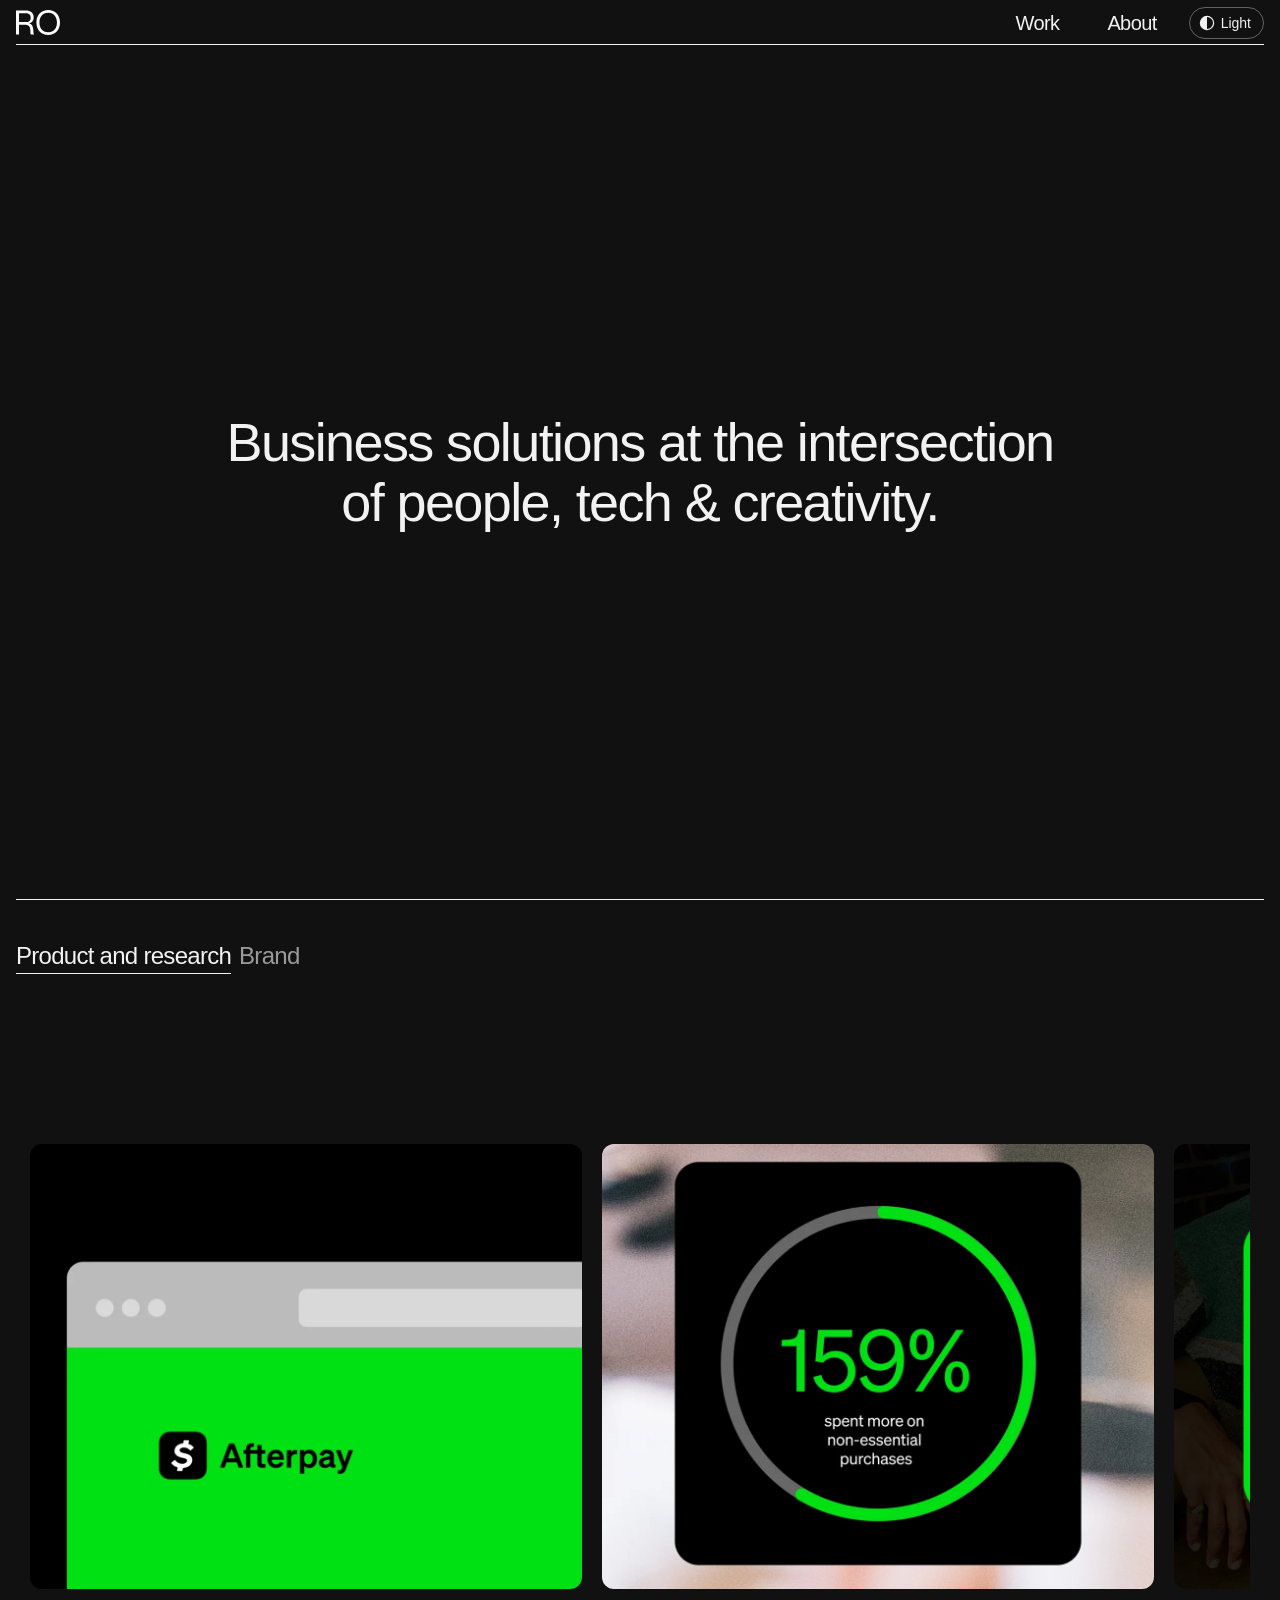
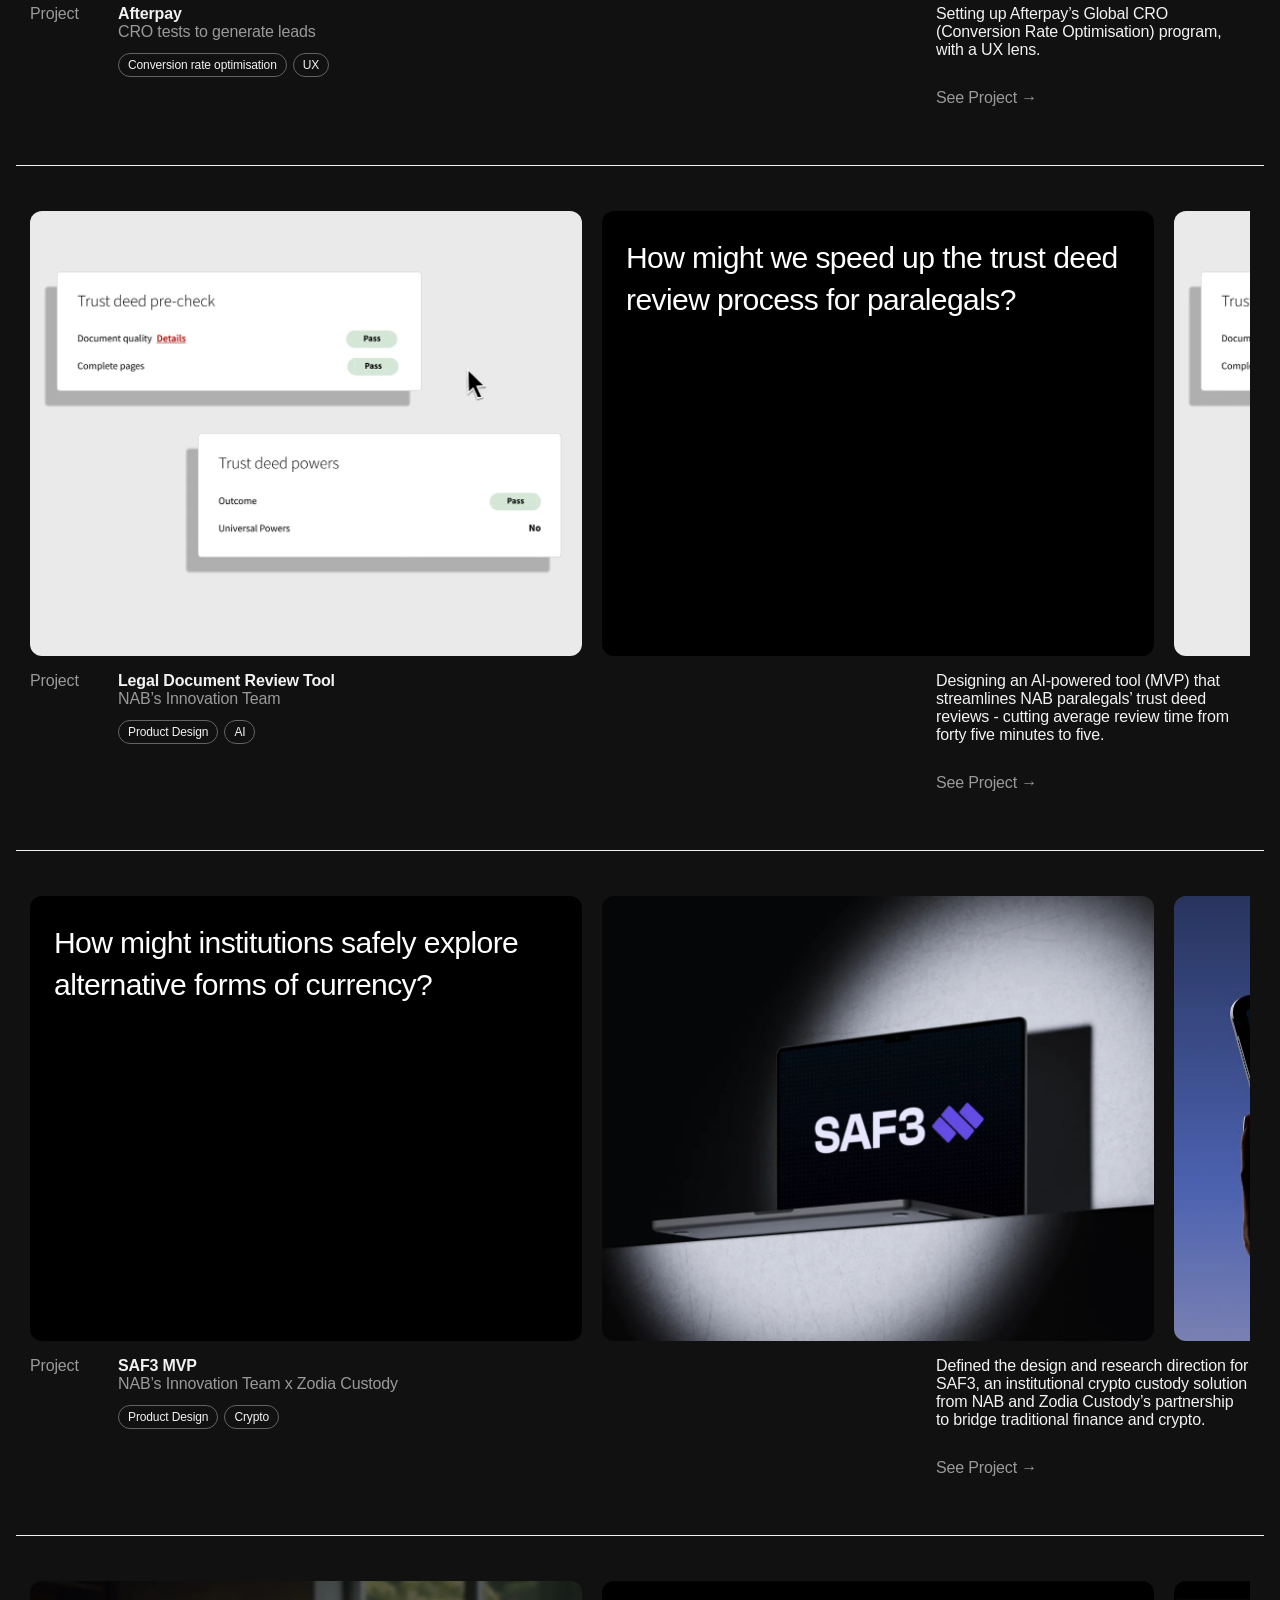
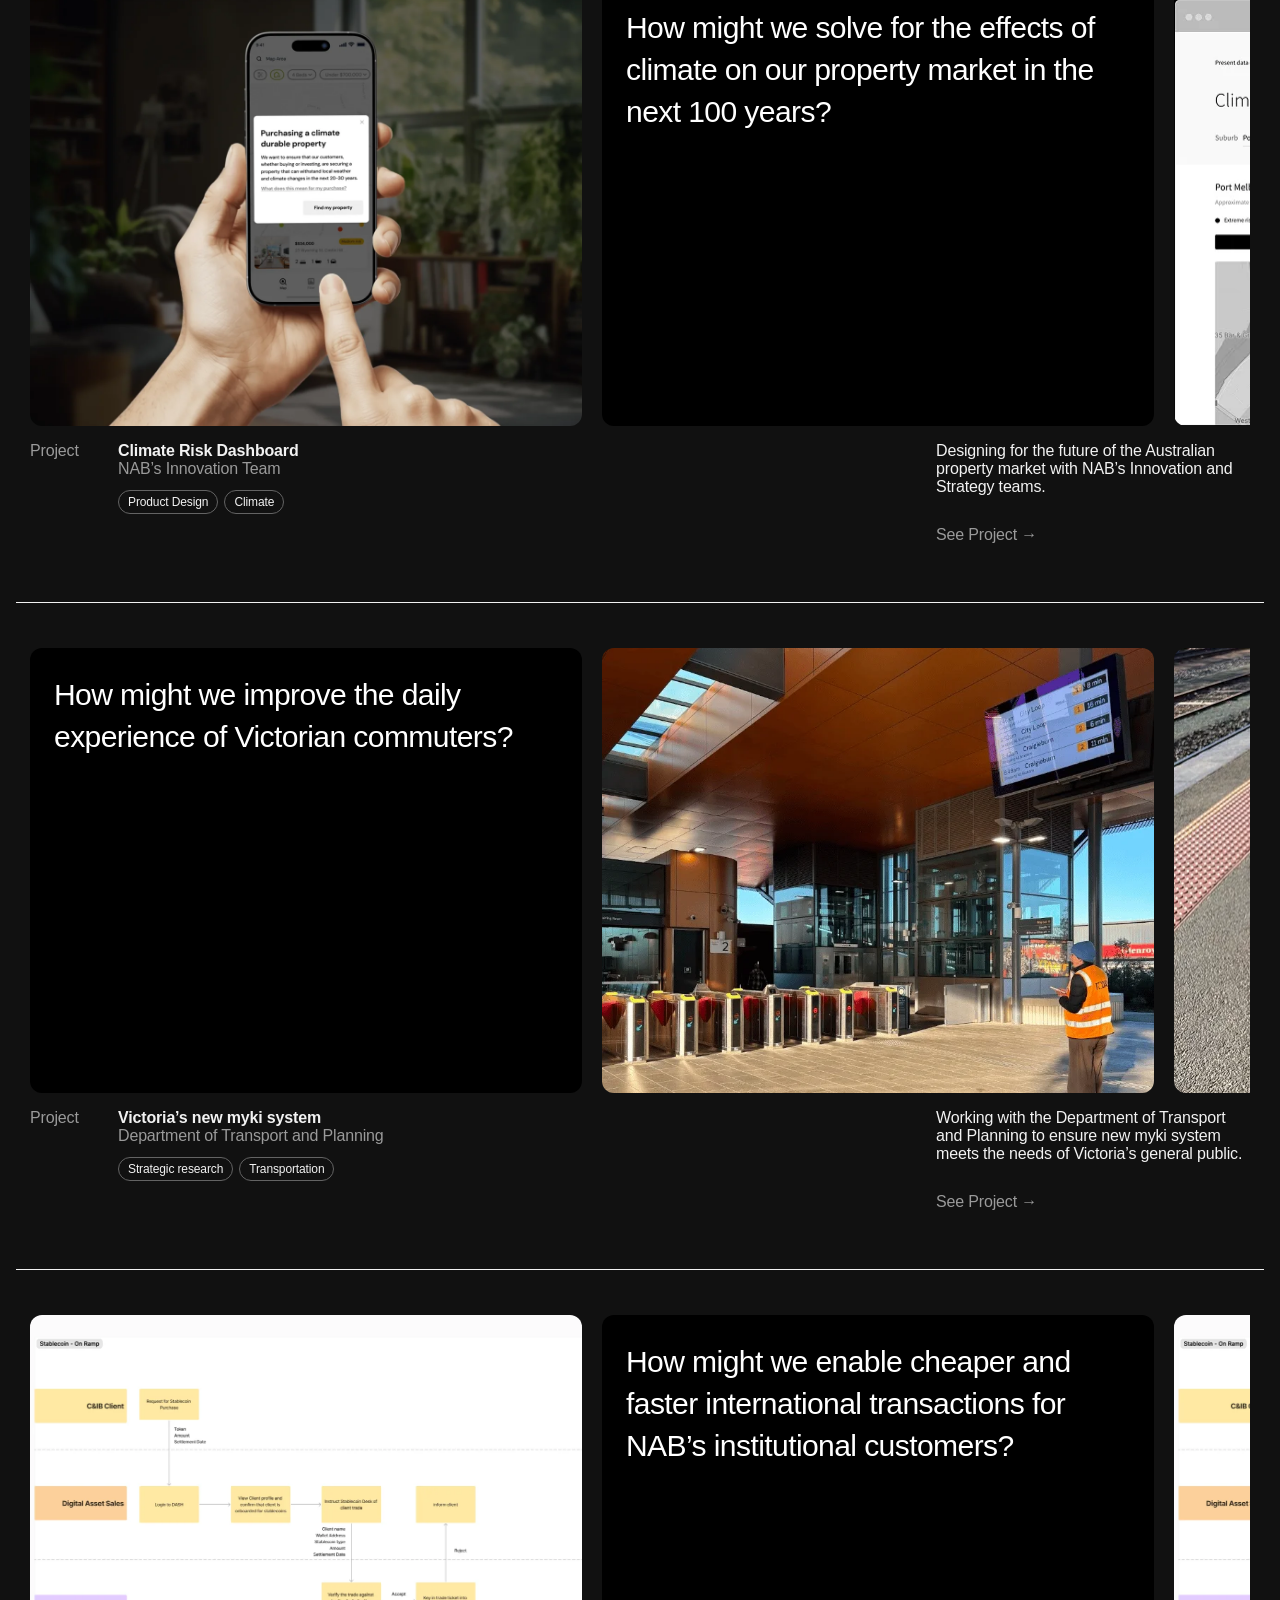
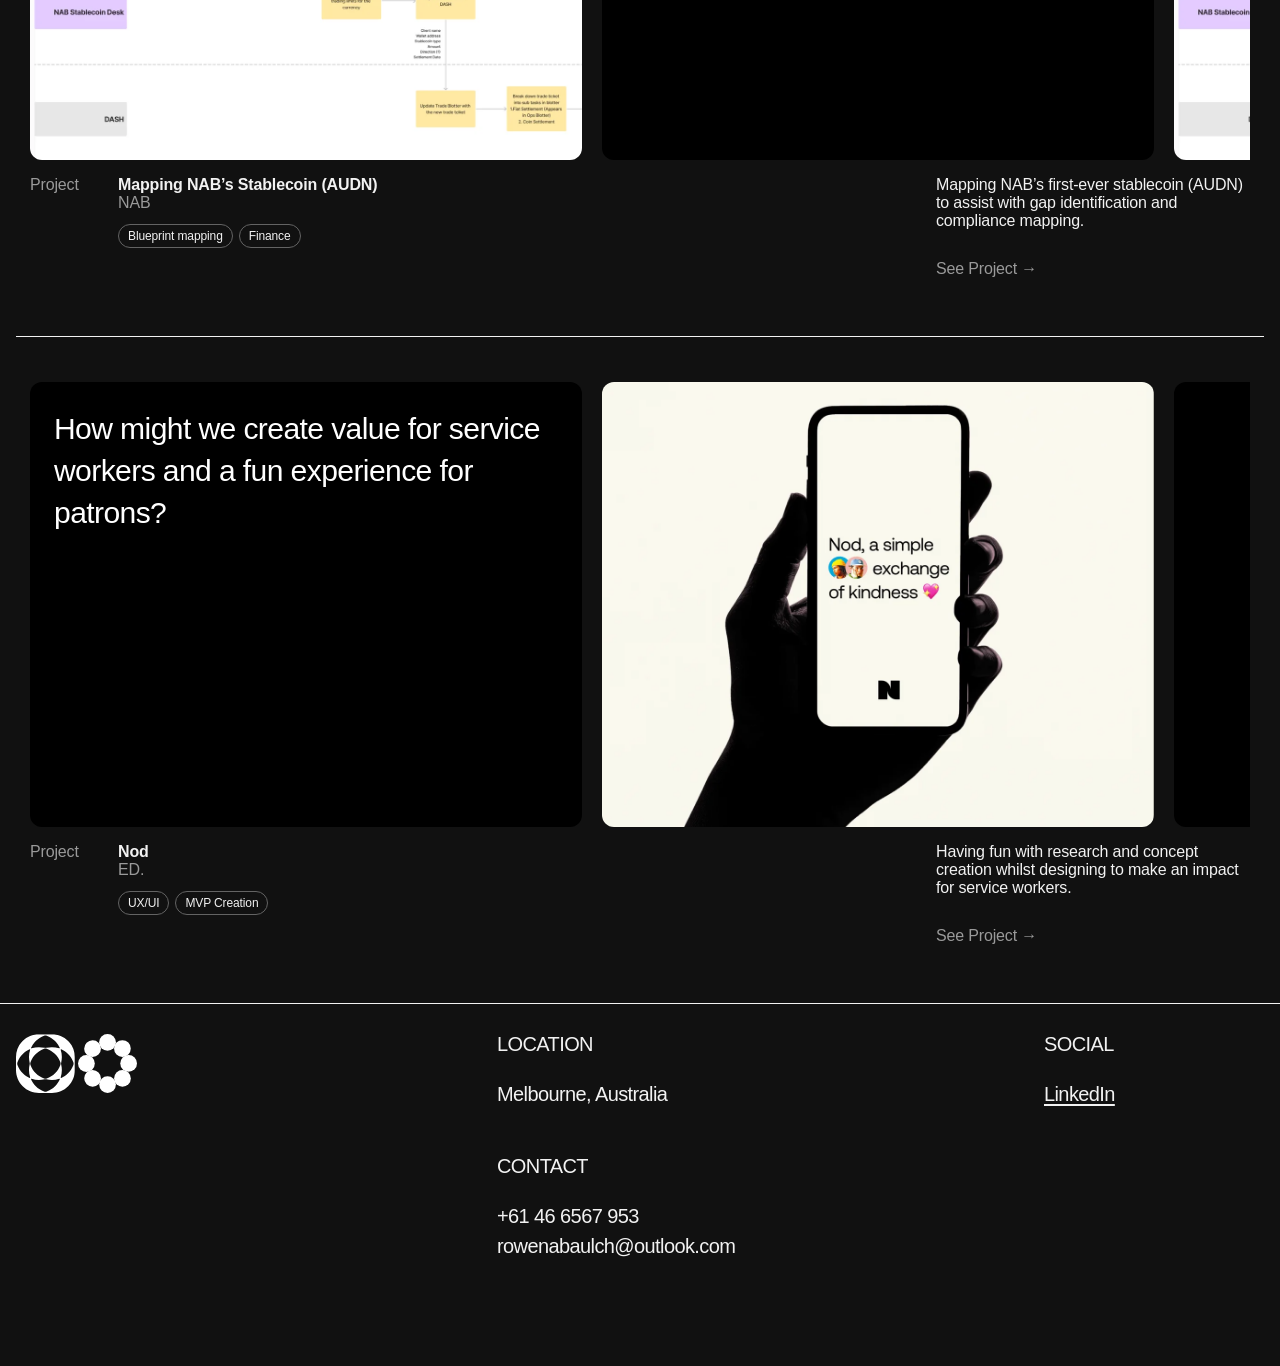
==== index-strips.html @ ce79b9f8 "Dark by default on every page, white preview cards without an outline Co-Authored-By: Claude Opus 5." ====
<!doctype html>
<html lang="en-AU">
<head>
  <meta charset="utf-8">
  <meta name="viewport" content="width=device-width, initial-scale=1">
  <title>Rowena Baulch</title>
  <meta name="description" content="Rowena Baulch, a Melbourne designer working across product, research and brand.">
  <meta property="og:title" content="Rowena Baulch">
  <meta property="og:type" content="website">
  <meta property="og:url" content="https://rowenabaulch.com.au/">
  <script>
    // Dark by default (Ro's call, 11 Nov 2026). A visitor who picks light with
    // the toggle keeps it. Set before first paint, so there is no flash.
    (function () {
      var t = null;
      try { t = localStorage.getItem('theme'); } catch (e) {}
      document.documentElement.setAttribute('data-theme', t === 'light' ? 'light' : 'dark');
    })();
  </script>
  <link rel="stylesheet" href="styles.css?v=71">
  <meta name="robots" content="noindex">
</head>
<body>
  <header class="nav">
    <a class="nav__logo" href="/" aria-label="Rowena Baulch, home"><img src="assets/icons/ro-wordmark.svg" alt=""></a>
    <div class="nav__end">
      <nav aria-label="Main">
        <ul class="nav__links">
          <li><a href="/#work">Work</a></li>
          <li><a href="/about">About</a></li>
        </ul>
      </nav>
      <button class="theme-toggle" type="button" aria-label="Switch to dark mode">
        <svg viewBox="0 0 20 20" aria-hidden="true" focusable="false"><circle cx="10" cy="10" r="8.25" fill="none" stroke="currentColor" stroke-width="1.5"/><path d="M10 1.75a8.25 8.25 0 0 1 0 16.5z" fill="currentColor"/></svg>
        <span class="theme-toggle__label" aria-hidden="true">Dark</span>
      </button>
    </div>
  </header>

  <main>
    <section class="hero">
      <h1>Business solutions at the intersection of people, tech &amp; creativity.</h1>
    </section>

    <nav class="tabs" aria-label="Work type">
      <a href="/" aria-current="page">Product and research</a>
      <a href="/pagebranding">Brand</a>
    </nav>

    <section class="work" id="work">
      <h2 class="visually-hidden">Product and research projects</h2>
      <article class="project">
        <div class="strip">
          <div class="strip__track">
            <img class="tile" src="assets/img/home/afterpay-1.webp" alt="Afterpay logo on a browser window" loading="lazy" decoding="async">
            <img class="tile" src="assets/img/home/afterpay-2.webp" alt="Stat card: 159% spent more on non-essential purchases" loading="lazy" decoding="async">
            <img class="tile" src="assets/img/home/afterpay-3.webp" alt="Afterpay banner: Ready to grow your business? Get started today" loading="lazy" decoding="async">
            <img aria-hidden="true" class="tile" src="assets/img/home/afterpay-1.webp" alt="" loading="lazy" decoding="async">
            <img aria-hidden="true" class="tile" src="assets/img/home/afterpay-2.webp" alt="" loading="lazy" decoding="async">
            <img aria-hidden="true" class="tile" src="assets/img/home/afterpay-3.webp" alt="" loading="lazy" decoding="async">
          </div>
        </div>
        <div class="project__meta">
          <span class="project__label">Project</span>
          <div>
            <h3 class="project__title">Afterpay</h3>
            <p class="project__client">CRO tests to generate leads</p>
            <ul class="tags"><li>Conversion rate optimisation</li><li>UX</li></ul>
          </div>
          <div>
            <p class="project__summary">Setting up Afterpay’s Global CRO (Conversion Rate Optimisation) program, with a UX lens.</p>
            <a class="project__link" href="/projectafterpayb2b">See Project <span aria-hidden="true">→</span></a>
          </div>
        </div>
      </article>
      <article class="project">
        <div class="strip">
          <div class="strip__track">
            <img class="tile" src="assets/img/home/legaldoc-1.webp" alt="Trust deed pre-check cards showing pass results" loading="lazy" decoding="async">
            <p class="tile tile--question">How might we speed up the trust deed review process for paralegals?</p>
            <img class="tile" src="assets/img/home/legaldoc-3.webp" alt="Legal Document Review Tool dashboard listing trust deeds" loading="lazy" decoding="async">
            <img aria-hidden="true" class="tile" src="assets/img/home/legaldoc-1.webp" alt="" loading="lazy" decoding="async">
            <p aria-hidden="true" class="tile tile--question">How might we speed up the trust deed review process for paralegals?</p>
            <img aria-hidden="true" class="tile" src="assets/img/home/legaldoc-3.webp" alt="" loading="lazy" decoding="async">
          </div>
        </div>
        <div class="project__meta">
          <span class="project__label">Project</span>
          <div>
            <h3 class="project__title">Legal Document Review Tool</h3>
            <p class="project__client">NAB’s Innovation Team</p>
            <ul class="tags"><li>Product Design</li><li>AI</li></ul>
          </div>
          <div>
            <p class="project__summary">Designing an AI-powered tool (MVP) that streamlines NAB paralegals’ trust deed reviews - cutting average review time from forty five minutes to five.</p>
            <a class="project__link" href="/projectlegaldoc">See Project <span aria-hidden="true">→</span></a>
          </div>
        </div>
      </article>
      <article class="project">
        <div class="strip">
          <div class="strip__track">
            <p class="tile tile--question">How might institutions safely explore alternative forms of currency?</p>
            <img class="tile" src="assets/img/home/saf3-2.webp" alt="SAF3 logo on a laptop screen" loading="lazy" decoding="async">
            <img class="tile" src="assets/img/home/saf3-3.webp" alt="SAF3 portfolio dashboard on a tablet" loading="lazy" decoding="async">
            <p aria-hidden="true" class="tile tile--question">How might institutions safely explore alternative forms of currency?</p>
            <img aria-hidden="true" class="tile" src="assets/img/home/saf3-2.webp" alt="" loading="lazy" decoding="async">
            <img aria-hidden="true" class="tile" src="assets/img/home/saf3-3.webp" alt="" loading="lazy" decoding="async">
          </div>
        </div>
        <div class="project__meta">
          <span class="project__label">Project</span>
          <div>
            <h3 class="project__title">SAF3 MVP</h3>
            <p class="project__client">NAB’s Innovation Team x Zodia Custody</p>
            <ul class="tags"><li>Product Design</li><li>Crypto</li></ul>
          </div>
          <div>
            <p class="project__summary">Defined the design and research direction for SAF3, an institutional crypto custody solution from NAB and Zodia Custody’s partnership to bridge traditional finance and crypto.</p>
            <a class="project__link" href="/projectsaf3">See Project <span aria-hidden="true">→</span></a>
          </div>
        </div>
      </article>
      <article class="project">
        <div class="strip">
          <div class="strip__track">
            <img class="tile" src="assets/img/home/climate-1.webp" alt="Climate risk app on a phone held in a home" loading="lazy" decoding="async">
            <p class="tile tile--question">How might we solve for the effects of climate on our property market in the next 100 years?</p>
            <img class="tile" src="assets/img/home/climate-3.webp" alt="Climate expected loss per suburb dashboard with a risk map" loading="lazy" decoding="async">
            <img aria-hidden="true" class="tile" src="assets/img/home/climate-1.webp" alt="" loading="lazy" decoding="async">
            <p aria-hidden="true" class="tile tile--question">How might we solve for the effects of climate on our property market in the next 100 years?</p>
            <img aria-hidden="true" class="tile" src="assets/img/home/climate-3.webp" alt="" loading="lazy" decoding="async">
          </div>
        </div>
        <div class="project__meta">
          <span class="project__label">Project</span>
          <div>
            <h3 class="project__title">Climate Risk Dashboard</h3>
            <p class="project__client">NAB’s Innovation Team</p>
            <ul class="tags"><li>Product Design</li><li>Climate</li></ul>
          </div>
          <div>
            <p class="project__summary">Designing for the future of the Australian property market with NAB’s Innovation and Strategy teams.</p>
            <a class="project__link" href="/projectclimate">See Project <span aria-hidden="true">→</span></a>
          </div>
        </div>
      </article>
      <article class="project">
        <div class="strip">
          <div class="strip__track">
            <p class="tile tile--question">How might we improve the daily experience of Victorian commuters?</p>
            <img class="tile" src="assets/img/home/myki-2.webp" alt="Ticket gates at a Victorian train station" loading="lazy" decoding="async">
            <img class="tile" src="assets/img/home/myki-3.webp" alt="Yellow myki reader on a station platform" loading="lazy" decoding="async">
            <p aria-hidden="true" class="tile tile--question">How might we improve the daily experience of Victorian commuters?</p>
            <img aria-hidden="true" class="tile" src="assets/img/home/myki-2.webp" alt="" loading="lazy" decoding="async">
            <img aria-hidden="true" class="tile" src="assets/img/home/myki-3.webp" alt="" loading="lazy" decoding="async">
          </div>
        </div>
        <div class="project__meta">
          <span class="project__label">Project</span>
          <div>
            <h3 class="project__title">Victoria’s new myki system</h3>
            <p class="project__client">Department of Transport and Planning</p>
            <ul class="tags"><li>Strategic research</li><li>Transportation</li></ul>
          </div>
          <div>
            <p class="project__summary">Working with the Department of Transport and Planning to ensure new myki system meets the needs of Victoria’s general public.</p>
            <a class="project__link" href="/projectmyki">See Project <span aria-hidden="true">→</span></a>
          </div>
        </div>
      </article>
      <article class="project">
        <div class="strip">
          <div class="strip__track">
            <img class="tile" src="assets/img/home/stablecoin-1.webp" alt="Service blueprint for the stablecoin on-ramp" loading="lazy" decoding="async">
            <p class="tile tile--question">How might we enable cheaper and faster international transactions for NAB’s institutional customers?</p>
            <img class="tile" src="assets/img/home/stablecoin-1.webp" alt="Service blueprint for the stablecoin on-ramp" loading="lazy" decoding="async">
            <img aria-hidden="true" class="tile" src="assets/img/home/stablecoin-1.webp" alt="" loading="lazy" decoding="async">
            <p aria-hidden="true" class="tile tile--question">How might we enable cheaper and faster international transactions for NAB’s institutional customers?</p>
            <img aria-hidden="true" class="tile" src="assets/img/home/stablecoin-1.webp" alt="" loading="lazy" decoding="async">
          </div>
        </div>
        <div class="project__meta">
          <span class="project__label">Project</span>
          <div>
            <h3 class="project__title">Mapping NAB’s Stablecoin (AUDN)</h3>
            <p class="project__client">NAB</p>
            <ul class="tags"><li>Blueprint mapping</li><li>Finance</li></ul>
          </div>
          <div>
            <p class="project__summary">Mapping NAB’s first-ever stablecoin (AUDN) to assist with gap identification and compliance mapping.</p>
            <a class="project__link" href="/projectstablecoin">See Project <span aria-hidden="true">→</span></a>
          </div>
        </div>
      </article>
      <article class="project">
        <div class="strip">
          <div class="strip__track">
            <p class="tile tile--question">How might we create value for service workers and a fun experience for patrons?</p>
            <img class="tile" src="assets/img/home/nod-2.webp" alt="Nod app: a simple exchange of kindness" loading="lazy" decoding="async">
            <img class="tile" src="assets/img/home/nod-3.webp" alt="Nod app screen with points and send cash" loading="lazy" decoding="async">
            <p aria-hidden="true" class="tile tile--question">How might we create value for service workers and a fun experience for patrons?</p>
            <img aria-hidden="true" class="tile" src="assets/img/home/nod-2.webp" alt="" loading="lazy" decoding="async">
            <img aria-hidden="true" class="tile" src="assets/img/home/nod-3.webp" alt="" loading="lazy" decoding="async">
          </div>
        </div>
        <div class="project__meta">
          <span class="project__label">Project</span>
          <div>
            <h3 class="project__title">Nod</h3>
            <p class="project__client">ED.</p>
            <ul class="tags"><li>UX/UI</li><li>MVP Creation</li></ul>
          </div>
          <div>
            <p class="project__summary">Having fun with research and concept creation whilst designing to make an impact for service workers.</p>
            <a class="project__link" href="/projectnod">See Project <span aria-hidden="true">→</span></a>
          </div>
        </div>
      </article>
    </section>
  </main>

  <footer class="footer">
    <div class="footer__marks"><img src="assets/icons/footer-marks.svg" alt=""></div>
    <div>
      <section>
        <h2>LOCATION</h2>
        <p>Melbourne, Australia</p>
      </section>
      <section>
        <h2>CONTACT</h2>
        <p><a href="tel:+61466567953">+61 46 6567 953</a></p>
        <p><a href="mailto:rowenabaulch@outlook.com">rowenabaulch@outlook.com</a></p>
      </section>
    </div>
    <div class="footer__col--right">
      <section>
        <h2>SOCIAL</h2>
        <p><a href="https://www.linkedin.com/in/rowena-baulch-08396ab8/">LinkedIn</a></p>
      </section>
    </div>
  </footer>
  <script src="assets/site.js?v=3" defer></script>
</body>
</html>
---- styles.css ----
/* Rowena Baulch portfolio
   Tokens pulled from the Figma Sites build (Desktop 1280 / Tablet 800 / Mobile 375). */

/* Neue Haas Grotesk. The @font-face rules only use local(), so the site uses a copy
   installed on the visitor's device and never serves font files. To show it to every
   visitor, add an Adobe Fonts web project (Creative Cloud) and link its kit in <head>;
   the kit's family names are already in --font below. Otherwise visitors get Helvetica Neue. */
@font-face {
  font-family: "Site Grotesk";
  src: local("Neue Haas Grotesk Text Pro"), local("NeueHaasGroteskText W01"), local("NHaasGroteskTXPro-55Rg");
  font-weight: 400;
  font-style: normal;
}
@font-face {
  font-family: "Site Grotesk";
  src: local("Neue Haas Grotesk Text Pro Bold"), local("NeueHaasGroteskText W01 Bd"), local("NHaasGroteskTXPro-75Bd");
  font-weight: 700;
  font-style: normal;
}

:root {
  color-scheme: light;
  --ink: #000;
  --muted: #767676;          /* 4.54:1 on white */
  --paper: #fff;
  --line: #000;
  --stroke: #949494;         /* pill outlines, 3.03:1 on white */
  --count-on-active: #c8c8c8;
  --placeholder: #eee;
  --divider-soft: #e3e3e3;
  --backdrop: rgba(0, 0, 0, .28);
  --shadow-panel: rgba(0, 0, 0, .12);
  --shadow-thumb: rgba(0, 0, 0, .16);
  --logo-filter: none;
  --available: #16a34a;      /* "Available now" dot */
  /* The hero's preview card stays white in both themes. */
  --peek-paper: #fff;
  --peek-ink: #000;
  --peek-muted: #767676;
  --peek-stroke: #949494;
  --peek-placeholder: #eee;
  --threshold-paper: #f3f2ee;  /* the Threshold site's own background, behind its video thumbnail */
  --afterpay-ink: #181818;     /* the Afterpay B2B site's own background, behind its video thumbnail */

  --gutter: 16px;        /* page edge, nav, hero, dividers */
  --inset: 30px;         /* project rows sit further in */
  --gap: 20px;

  --font: "Site Grotesk", "neue-haas-grotesk-text", "neue-haas-grotesk-display", "Helvetica Neue", Helvetica, Arial, sans-serif;
}

/* Dark theme: set by the contrast toggle, or by the system when no choice is saved. */
:root[data-theme="dark"] {
  color-scheme: dark;
  --ink: #f2f2f2;
  --muted: #9a9a9a;          /* 6.71:1 on #111 */
  --paper: #111111;
  --line: #f2f2f2;
  --stroke: #636363;         /* 3.14:1 on #111 */
  --count-on-active: #5a5a5a;
  --placeholder: #222;
  --divider-soft: #2a2a2a;
  --backdrop: rgba(0, 0, 0, .6);
  --shadow-panel: rgba(0, 0, 0, .5);
  --shadow-thumb: rgba(0, 0, 0, .5);
  --logo-filter: invert(1);
  --available: #34d36b;
}

body { transition: background-color .3s ease, color .3s ease; }
@media (prefers-reduced-motion: reduce) { body { transition: none; } }

.nav__end { display: flex; align-items: center; gap: 32px; }

/* Theme switch: a small outlined pill, same language as the filter pills. */
.theme-toggle {
  display: inline-flex;
  align-items: center;
  gap: 6px;
  height: 32px;
  padding: 0 12px 0 9px;
  border: 1px solid var(--stroke);
  border-radius: 999px;
  background: var(--paper);
  color: var(--ink);
  font: inherit;
  font-size: 14px;
  line-height: 1;
  letter-spacing: 0;
  cursor: pointer;
  -webkit-appearance: none;
  appearance: none;
  transition: background-color .2s ease, color .2s ease, border-color .2s ease;
}
.theme-toggle svg { flex: none; width: 16px; height: 16px; transition: transform .45s cubic-bezier(.2, .7, .2, 1); }
:root[data-theme="dark"] .theme-toggle svg { transform: rotate(180deg); }
.theme-toggle:hover { background: var(--ink); border-color: var(--ink); color: var(--paper); }
.theme-toggle:active { transform: scale(.97); }
.theme-toggle:focus { outline: none; }
.using-keyboard .theme-toggle:focus-visible { outline: 2px solid var(--ink); outline-offset: 2px; }
@media (max-width: 600px) {
  .nav__end { gap: 20px; }
  .theme-toggle { padding: 0 8px; }
  .theme-toggle__label { display: none; }
}

.nav__logo img, .footer__marks img { filter: var(--logo-filter); }


*, *::before, *::after { box-sizing: border-box; }

html { -webkit-text-size-adjust: 100%; scroll-padding-top: 45px; }

body {
  margin: 0;
  background: var(--paper);
  color: var(--ink);
  font-family: var(--font);
  font-size: 16px;
  line-height: 1.125;
  letter-spacing: -0.01em;
  -webkit-font-smoothing: antialiased;
}

img { display: block; max-width: 100%; }
a { color: inherit; text-decoration: none; }

.visually-hidden {
  position: absolute; width: 1px; height: 1px; overflow: hidden;
  clip: rect(0 0 0 0); white-space: nowrap;
}

/* ---------- Nav ---------- */

/* Sticky: runs full width so content never shows in the gutters,
   with the divider line drawn inside the gutters. */
.nav {
  position: sticky;
  top: 0;
  z-index: 50;
  display: flex;
  align-items: center;
  justify-content: space-between;
  height: 45px;
  padding: 0 var(--gutter);
  background:
    linear-gradient(var(--line), var(--line)) no-repeat center bottom / calc(100% - var(--gutter) * 2) 1px,
    var(--paper);
  transition: background-color .3s ease;
}

.nav__logo img { width: 44px; height: 25px; }

.nav__links {
  display: flex;
  gap: 48px;
  margin: 0; padding: 0; list-style: none;
  font-size: 20px;
  line-height: 1;
  letter-spacing: -0.03em;
}

.nav__links { align-items: center; }
.nav__links a:hover { color: var(--muted); }
.nav__cta {
  margin: 0;
  padding: 0;
  border: 0;
  background: none;
  -webkit-appearance: none;
  appearance: none;
  color: inherit;
  font: inherit;
  letter-spacing: inherit;
  white-space: nowrap;
  cursor: pointer;
}
.nav__cta:hover { color: var(--muted); }

/* "Available now" beside Let's chat: a status, not a link. */
.nav__status {
  display: inline-flex;
  align-items: center;
  gap: 8px;
  color: var(--muted);
  font-size: 16px;
  letter-spacing: -0.01em;
  white-space: nowrap;
}
.nav__dot {
  position: relative;
  width: 8px;
  height: 8px;
  border-radius: 50%;
  background: var(--available);
}
.nav__dot::after {
  content: "";
  position: absolute;
  inset: 0;
  border-radius: 50%;
  background: var(--available);
  animation: nav-pulse 2.4s ease-out infinite;
}
@keyframes nav-pulse {
  0% { transform: scale(1); opacity: .6; }
  70%, 100% { transform: scale(2.6); opacity: 0; }
}
@media (prefers-reduced-motion: reduce) { .nav__dot::after { animation: none; opacity: 0; } }
@media (max-width: 600px) {
  .nav__status { gap: 6px; font-size: 14px; }
}
.nav__cta:focus { outline: none; }
.using-keyboard .nav__cta:focus-visible { text-decoration: underline; text-underline-offset: 4px; }

/* ---------- Hero ---------- */

/* Fills the first screen (minus the 45px nav), line centred in it. */
.hero {
  display: flex;
  flex-direction: column;
  align-items: center;
  justify-content: center;
  min-height: calc(100vh - 45px);
  min-height: calc(100svh - 45px);
  margin: 0 var(--gutter);
  padding: 64px 0;
  border-bottom: 1px solid var(--line);
  text-align: center;
}
.hero { position: relative; }

.hero h1 {
  max-width: 1000px;
  margin: 0;
  font-size: 54px;
  font-weight: 400;
  line-height: 60px;
  letter-spacing: -0.03em;
  text-wrap: balance;
}

/* The four underlined words each pop out a preview card of a case study:
   on hover with a mouse, on tap on a phone, on Enter from the keyboard. */
.hero__word {
  text-decoration: underline;
  text-decoration-thickness: 0.05em;
  text-underline-offset: 0.12em;
  transition: color .2s ease;
}
.hero__word:hover, .hero__word[aria-expanded="true"] { color: var(--muted); }
.hero__word:focus { outline: none; }
.using-keyboard .hero__word:focus-visible { outline: 2px solid var(--ink); outline-offset: 4px; border-radius: 4px; }

/* Preview card. Desktop: under the opening line, never over it, with a
   notch pointing up at the word. Text on the left, image on the right. */
.peek {
  position: absolute;
  z-index: 5;
  top: 0;
  left: 0;
  display: grid;
  grid-template-columns: minmax(0, 1fr) minmax(0, 1fr);
  width: min(660px, 100%);
  height: 288px;
  /* White in both themes: the card re-points the theme tokens at its own
     fixed values, so its pills, button and text follow without extra rules. */
  --paper: var(--peek-paper);
  --ink: var(--peek-ink);
  --line: var(--peek-ink);
  --muted: var(--peek-muted);
  --stroke: var(--peek-stroke);
  --placeholder: var(--peek-placeholder);
  border-radius: 12px;
  background: var(--paper);
  color: var(--ink);
  box-shadow: 0 20px 48px -12px var(--shadow-panel);
  text-align: left;
  visibility: hidden;
  opacity: 0;
  transform: translateY(8px);
  transition: opacity .2s ease, transform .3s cubic-bezier(.22, .75, .2, 1), visibility 0s linear .3s;
}
.peek.is-open {
  visibility: visible;
  opacity: 1;
  transform: none;
  transition: opacity .2s ease, transform .3s cubic-bezier(.22, .75, .2, 1), left .3s cubic-bezier(.22, .75, .2, 1);
}
.peek::before {
  content: "";
  position: absolute;
  top: -7px;
  left: var(--notch, 50%);
  width: 12px;
  height: 12px;
  background: var(--paper);
  transform: translateX(-50%) rotate(45deg);
}
.peek__text {
  display: flex;
  flex-direction: column;
  justify-content: space-between;
  gap: 16px;
  min-width: 0;
  padding: 24px;
}
.peek__client { margin: 0; color: var(--muted); font-size: 14px; line-height: 18px; }
.peek__title { margin: 4px 0 0; font-size: 26px; font-weight: 400; line-height: 1.1; letter-spacing: -0.02em; }
.peek__tags { gap: 4px; }
.peek__summary {
  display: -webkit-box;
  margin: 0;
  overflow: hidden;
  font-size: 14px;
  line-height: 20px;
  -webkit-line-clamp: 4;
  -webkit-box-orient: vertical;
}
/* An outlined pill with the arrow in a filled circle at its end. */
.peek__link {
  display: inline-flex;
  align-items: center;
  gap: 12px;
  margin-top: 16px;
  padding: 4px 4px 4px 16px;
  border: 1px solid var(--line);
  border-radius: 999px;
  font-size: 14px;
  line-height: 1;
  transition: background-color .2s ease;
}
.peek__arrow {
  display: inline-grid;
  place-items: center;
  width: 28px;
  height: 28px;
  border-radius: 50%;
  background: var(--ink);
  color: var(--paper);
}
.peek__arrow .icon { width: 16px; height: 16px; vertical-align: 0; transition: transform .2s ease; }
.peek__link:hover .peek__arrow .icon { transform: translate(1px, -1px) rotate(45deg); }
.peek__link:focus { outline: none; }
.using-keyboard .peek__link:focus-visible { outline: 2px solid var(--ink); outline-offset: 2px; }
.peek__media {
  position: relative;
  margin: 8px;
  overflow: hidden;
  border-radius: 8px;
  background: var(--media-bg, var(--placeholder));
}
.peek__img, .peek__video { position: absolute; inset: 0; width: 100%; height: 100%; object-fit: cover; }
.peek__video { object-fit: contain; }
.peek__close {
  display: none;
  position: absolute;
  top: 16px;
  right: 16px;
  place-items: center;
  width: 32px;
  height: 32px;
  margin: 0;
  padding: 0;
  border: 1px solid var(--line);
  border-radius: 50%;
  background: var(--paper);
  color: var(--ink);
  font: inherit;
  font-size: 20px;
  line-height: 1;
  cursor: pointer;
}
@media (prefers-reduced-motion: reduce) {
  .peek, .peek.is-open { transition: none; transform: none; }
}

/* Phones and tablets: a card at the bottom of the screen, centred,
   image on top, with a close button. */
@media (max-width: 800px) {
  .peek {
    position: fixed;
    z-index: 30;
    top: auto;
    right: var(--gutter);
    bottom: 16px;
    left: var(--gutter);
    width: auto;
    max-width: 440px;
    height: auto;
    margin: 0 auto;
    grid-template-columns: minmax(0, 1fr);
    grid-template-rows: 132px auto;
    transform: translateY(24px);
  }
  .peek::before { display: none; }
  .peek__media { grid-row: 1; margin: 8px 8px 0; }
  .peek__text { grid-row: 2; padding: 14px 16px 16px; gap: 10px; }
  .peek__summary { -webkit-line-clamp: 3; }
  .peek__tags { margin-top: 8px; }
  .peek__title { font-size: 22px; }
  .peek__link { margin-top: 12px; }
  .peek__close { display: grid; }
}

/* ---------- Tabs ---------- */

.tabs {
  display: flex;
  gap: 8px;
  margin: 40px var(--gutter) 0;
  font-size: 24px;
  line-height: 31px;
  letter-spacing: -0.03em;
}

.tabs a { color: var(--muted); padding-bottom: 2px; }
.tabs a:hover { color: var(--ink); }
.tabs a[aria-current="page"] { color: var(--ink); border-bottom: 1px solid var(--ink); }

/* ---------- Project rows ---------- */

.work { margin-top: 170px; }

.project {
  margin: 0 var(--gutter);
  padding: 0 calc(var(--inset) - var(--gutter)) 58px;
}

.project + .project {
  border-top: 1px solid var(--line);
  padding-top: 45px;
}

/* Image strip: loops sideways, like the Figma build. */
.strip {
  overflow: hidden;
}

.strip__track {
  display: flex;
  gap: var(--gap);
  width: max-content;
  animation: strip 60s linear infinite;
}

.project:nth-child(even) .strip__track { animation-duration: 70s; }
.strip:hover .strip__track { animation-play-state: paused; }

@keyframes strip {
  to { transform: translateX(calc(-50% - var(--gap) / 2)); }
}

@media (prefers-reduced-motion: reduce) {
  .strip__track { animation: none; }
}

.tile {
  flex: none;
  width: clamp(240px, 43.125vw, 720px);
  aspect-ratio: 552 / 445;
  object-fit: cover;
  border-radius: 12px;
  background: #000;
}

/* "How might we..." tiles are live text, not pictures of text. */
.tile--question {
  margin: 0;
  padding: 26px 24px;
  color: #fff;
  font-size: clamp(18px, 2.35vw, 40px);
  line-height: 1.4;
  letter-spacing: -0.02em;
}

.project__meta {
  display: grid;
  grid-template-columns: 68px 1fr minmax(0, 314px);
  gap: 0 var(--gap);
  margin-top: 16px;
}

.project__label { color: var(--muted); }

.project__title { margin: 0; font-size: 16px; font-weight: 700; line-height: 18px; }
.project__client { margin: 0; color: var(--muted); font-weight: 400; }

.tags {
  display: flex;
  flex-wrap: wrap;
  gap: 6px;
  margin: 12px 0 0; padding: 0; list-style: none;
}

/* Tags match the inactive filter pill. */
.tags li {
  display: inline-flex;
  align-items: center;
  padding: 5px 9px;
  border: 1px solid var(--stroke);
  border-radius: 999px;
  background: var(--paper);
  color: var(--ink);
  font-size: 12px;
  font-weight: 400;
  line-height: 1;
  letter-spacing: -0.01em;
  white-space: nowrap;
}

.project__summary { margin: 0; }

.project__link {
  display: inline-block;
  margin-top: 30px;
  color: var(--muted);
}

.project__link span { display: inline-block; transition: transform .2s ease; }
.project__link:hover { color: var(--ink); }
.project__link:hover span { transform: translateX(4px); }

/* Whole row is clickable, but the visible link stays the real one. */
.project { position: relative; }
.project__link::after { content: ""; position: absolute; inset: 0; }

/* ---------- Footer ---------- */

.footer {
  display: grid;
  grid-template-columns: 1fr minmax(0, 527px) 220px;
  gap: 0 var(--gap);
  margin-top: 0;
  padding: 30px var(--gutter) 100px;
  border-top: 1px solid var(--line);
  font-size: 20px;
  line-height: 1;
  letter-spacing: -0.03em;
}

.footer__marks img { width: 121px; height: 59px; }

.footer h2 {
  margin: 0 0 30px;
  font-size: inherit;
  font-weight: 400;
}

.footer p { margin: 0 0 10px; }
.footer__note { max-width: 360px; color: var(--muted); font-size: 16px; line-height: 1.3; letter-spacing: -0.01em; }
.footer__note span { display: block; color: var(--ink); }
.footer section + section { margin-top: 52px; }
.footer__col--right { padding-right: 20px; }
.footer a { text-decoration: underline; text-underline-offset: 3px; }
.footer a[href^="tel"], .footer a[href^="mailto"] { text-decoration: none; }

/* ---------- Tablet (800) ---------- */

@media (max-width: 1024px) {
  .hero h1 { max-width: 760px; }
  .tile { width: 56vw; }
  .project__meta { grid-template-columns: 52px 1fr minmax(0, 290px); }
  .footer { grid-template-columns: 1fr 1fr; }
  .footer__marks { grid-column: 1 / -1; margin-bottom: 40px; }
}

/* ---------- Mobile (375) ---------- */

@media (max-width: 600px) {
  .nav__links { gap: 24px; font-size: 18px; }

  .hero h1 { font-size: 34px; line-height: 39px; letter-spacing: -0.035em; }
  .nav__links { gap: 16px; font-size: 16px; }

  .tabs { font-size: 20px; line-height: 26px; }
  .work { margin-top: 32px; }

  .project { padding-bottom: 44px; }
  .tile { width: 72vw; }

  .project__meta { grid-template-columns: 48px 1fr; }
  .project__meta > div:last-child { grid-column: 1 / -1; }
  .project__summary { margin-top: 30px; }

  .footer { grid-template-columns: 1fr; gap: 40px; }
  .footer__marks { margin-bottom: 0; }
}

/* =========================================================
   Grid homepage (v2): one image per project, filter by tag
   ========================================================= */

.filters {
  display: flex;
  flex-wrap: nowrap;
  align-items: center;
  gap: 8px;
  margin: 40px var(--gutter) 0;
  padding: 0;
  list-style: none;
  overflow-x: auto;
  scrollbar-width: none;
}

.filters::-webkit-scrollbar { display: none; }
.filters li { flex: none; }

/* Pill filters. Inactive stroke (--stroke) is the lightest grey that meets
   WCAG 1.4.11 (3:1) against white. */
.filter {
  display: inline-flex;
  align-items: center;
  gap: 6px;
  margin: 0;
  padding: 10px 16px;
  border: 1px solid var(--stroke);
  border-radius: 999px;
  background: var(--paper);
  color: var(--ink);
  font-family: var(--font);
  font-size: 16px;
  font-weight: 400;
  line-height: 1;
  letter-spacing: -0.03em;
  white-space: nowrap;
  cursor: pointer;
  -webkit-appearance: none;
  appearance: none;
}

.filter:hover { border-color: var(--ink); }
.filter[aria-pressed="true"] { background: var(--ink); border-color: var(--ink); color: var(--paper); }
.filter:focus-visible { outline: 2px solid var(--ink); outline-offset: 2px; }

.filter__count { color: var(--muted); font-weight: 400; }
.filter[aria-pressed="true"] .filter__count { color: var(--count-on-active); }

.grid {
  display: grid;
  grid-template-columns: repeat(4, minmax(0, 1fr));
  gap: 64px var(--gap);
  margin: 48px var(--gutter) 96px;
  padding: 0;
  list-style: none;
}

.grid, .grid li, .tags, .tags li { list-style: none; }
.grid li::marker, .tags li::marker { content: none; }

.card { position: relative; display: flex; flex-direction: column; }
.card[hidden] { display: none; }

.card__img {
  width: 100%;
  aspect-ratio: 4 / 3;
  object-fit: cover;
  border-radius: 12px;
  background: var(--placeholder);
  transition: opacity .2s ease;
}

.card:hover .card__img { opacity: .9; }

/* A card whose thumbnail is a video loop instead of a still. Recordings keep
   their own shape, sitting centred on the colour of the site they came from
   rather than being cropped to a landscape frame, in both themes. */
.card__media {
  position: relative;
  overflow: hidden;
  background: var(--media-bg, var(--placeholder));
}
.card__media--threshold { --media-bg: var(--threshold-paper); }
.card__media--afterpay  { --media-bg: var(--afterpay-ink); }
.card__video {
  position: absolute;
  inset: 0;
  margin: auto;
  width: auto;
  height: auto;
  max-width: 100%;
  max-height: 100%;
  border-radius: 8px;
}
/* Stands a portrait recording slightly taller than the card, so its top and
   bottom run just off the frame. Filling the card's width instead would crop
   away most of the screen and enlarge what was left until it looked soft. */
.card__video--fill {
  height: 110%;
  max-height: none;
  border-radius: 0;
}

.card__title { margin: 16px 0 0; font-size: 20px; font-weight: 400; line-height: 24px; letter-spacing: 0; }
.card__client { margin: 2px 0 0; color: var(--muted); font-size: 14px; line-height: 18px; font-weight: 400; }
.card__summary { margin: 12px 0 0; font-size: 14px; line-height: 20px; }
.card .tags { margin-top: 10px; gap: 4px; }

.card__link { display: inline-flex; align-items: center; gap: 2px; margin-top: 12px; color: var(--muted); font-size: 14px; align-self: flex-start; }
.card__link:hover { color: var(--ink); }
.card__link::after { content: ""; position: absolute; inset: 0; }

.grid__empty { margin: 48px var(--gutter); color: var(--muted); }

@media (max-width: 1024px) {
  .grid { grid-template-columns: repeat(3, minmax(0, 1fr)); gap: 48px var(--gap); }
}

@media (max-width: 800px) {
  .grid { grid-template-columns: repeat(2, minmax(0, 1fr)); }
}

@media (max-width: 600px) {
  .filters { margin-right: 0; padding-right: var(--gutter); }
  .grid { grid-template-columns: 1fr; gap: 48px; margin-top: 32px; }
}


/* =========================================================
   Icons: Material Symbols Outlined (weight 400), inlined as SVG.
   Every link that points somewhere else carries the arrow_outward icon.
   ========================================================= */

.icon { display: inline-block; width: 1em; height: 1em; fill: currentColor; flex: none; vertical-align: -0.125em; }
.icon--arrow { width: 1.1em; height: 1.1em; margin-left: 2px; transition: transform .2s ease; }
a:hover > .icon--arrow, button:hover > .icon--arrow { transform: translate(2px, -2px); }
.link { display: inline-flex; align-items: center; gap: 2px; }
.link:hover { color: var(--muted); }

/* =========================================================
   AI in practice: heading and intro, then a "More detail" pill that opens
   the workflows Ro has built and the case study links.
   ========================================================= */

.ai {
  margin: 0 var(--gutter);
  padding: 64px 0 48px;
  border-top: 1px solid var(--line);
  border-bottom: 1px solid var(--line);
}
.ai__title { margin: 0; font-size: 24px; font-weight: 400; line-height: 31px; letter-spacing: -0.02em; }
.ai__header { max-width: 640px; }

/* "More detail" pill under the intro opens the rest of the section. Same
   outline as the filter pills; the chevron turns over when it is open. */
.ai__more {
  display: inline-flex;
  align-items: center;
  gap: 6px;
  margin: 24px 0 0;
  padding: 10px 14px 10px 16px;
  border: 1px solid var(--stroke);
  border-radius: 999px;
  background: var(--paper);
  color: var(--ink);
  font-family: var(--font);
  font-size: 16px;
  line-height: 1;
  letter-spacing: -0.03em;
  white-space: nowrap;
  cursor: pointer;
  -webkit-appearance: none;
  appearance: none;
  transition: border-color .2s ease;
}
.ai__more:hover { border-color: var(--ink); }
.ai__more:focus { outline: none; }
.using-keyboard .ai__more:focus-visible { outline: 2px solid var(--ink); outline-offset: 2px; }
.ai__more .icon { width: 20px; height: 20px; vertical-align: 0; transition: transform .3s ease; }
.ai__more[aria-expanded="true"] .icon { transform: rotate(180deg); }
.ai:not(.is-enhanced) .ai__more { display: none; }
@media (prefers-reduced-motion: reduce) { .ai__more .icon { transition: none; } }
.ai__intro { max-width: 640px; margin: 8px 0 0; color: var(--muted); font-size: 16px; line-height: 1.3; }

/* Open and close by animating the row height. */
.ai.is-enhanced .ai__panel { display: grid; grid-template-rows: 0fr; transition: grid-template-rows .5s cubic-bezier(.22, .75, .2, 1); }
.ai.is-enhanced.is-open .ai__panel { grid-template-rows: 1fr; }
.ai__panel-inner { min-height: 0; overflow: hidden; }
@media (prefers-reduced-motion: reduce) { .ai.is-enhanced .ai__panel { transition: none; } }

.ai__subtitle { margin: 0; color: var(--muted); font-size: 14px; font-weight: 400; line-height: 1.25; }

/* Workflows grid */
.ai__toolkit { margin-top: 56px; }
.ai__tools {
  display: grid;
  grid-template-columns: repeat(4, minmax(0, 1fr));
  gap: 20px;
  margin: 20px 0 0;
  padding: 0;
  list-style: none;
}
.ai__tools li {
  display: flex;
  flex-direction: column;
  gap: 8px;
  padding: 20px;
  border: 1px solid var(--divider-soft);
  border-radius: 12px;
}
.ai__tools li::marker, .ai__links li::marker { content: none; }
.ai__tool-icon {
  display: inline-flex;
  align-items: center;
  justify-content: center;
  width: 40px;
  height: 40px;
  margin-bottom: 8px;
  border-radius: 50%;
  background: var(--divider-soft);
  font-size: 22px;
}
.ai__tool-icon .icon { vertical-align: 0; }
.ai__tools h4 { margin: 0; font-size: 15px; font-weight: 400; line-height: 1.3; }
.ai__tools p { margin: 0; color: var(--muted); font-size: 14px; line-height: 1.35; }
.ai__tool-src { margin-top: auto; padding-top: 8px; color: var(--muted); font-size: 12px; }

/* Case study links */
.ai__examples { margin-top: 64px; }
.ai__links { margin: 12px 0 16px; padding: 0; list-style: none; border-top: 1px solid var(--divider-soft); }
.ai__links li {
  display: flex;
  flex-wrap: wrap;
  align-items: baseline;
  justify-content: space-between;
  gap: 4px 24px;
  padding: 18px 0;
  border-bottom: 1px solid var(--divider-soft);
}
.ai__links a { font-size: 20px; line-height: 1.2; letter-spacing: -0.01em; }
.ai__links li > span { color: var(--muted); font-size: 14px; }


@media (max-width: 900px) {
  .ai__tools { grid-template-columns: repeat(2, minmax(0, 1fr)); }
}
@media (max-width: 600px) {
  .ai { padding: 40px 0; }
  .ai__title { font-size: 20px; line-height: 26px; }
  .ai__tools { grid-template-columns: minmax(0, 1fr); }
  .ai__links a { font-size: 18px; }
}

/* All work heading, same treatment as the other section headings */
.work__head { margin: 0 var(--gutter); padding-top: 64px; }
.work__title { margin: 0; font-size: 24px; font-weight: 400; line-height: 31px; letter-spacing: -0.02em; }
.work__intro { max-width: 640px; margin: 8px 0 0; color: var(--muted); font-size: 16px; line-height: 1.3; }
@media (max-width: 600px) {
  .work__head { padding-top: 40px; }
  .work__title { font-size: 20px; line-height: 26px; }
}

/* =========================================================
   Work with me: intake form in a panel from the right.
   Sends by opening WhatsApp (wa.me) or the visitor's email app, prefilled.
   ========================================================= */

.intake {
  position: fixed;
  inset: 0 0 0 auto;
  width: min(50vw, 720px);
  min-width: 520px;
  max-width: 100vw;
  height: 100%;
  max-height: none;
  margin: 0;
  padding: 0;
  border: 0;
  background: var(--paper);
  color: var(--ink);
  box-shadow: -24px 0 60px var(--shadow-panel);
  transform: translateX(100%);
  transition: transform .6s cubic-bezier(.22, .75, .2, 1);
}
.intake.is-open { transform: none; }
.intake:focus, .intake:focus-visible { outline: none; }
.intake::backdrop { background: rgba(0, 0, 0, .35); opacity: 0; transition: opacity .5s ease; }
.intake.is-open::backdrop { opacity: 1; }
@media (prefers-reduced-motion: reduce) { .intake, .intake::backdrop { transition: none; } }

.intake__inner { height: 100%; overflow-y: auto; padding: 32px 40px 48px; }
.intake__close {
  position: sticky;
  top: 0;
  float: right;
  margin: -12px -8px 0 0;
  padding: 0 8px;
  border: 0;
  background: none;
  color: var(--ink);
  font: inherit;
  font-size: 32px;
  line-height: 1;
  cursor: pointer;
}
.intake__close:focus { outline: none; }
.using-keyboard .intake__close:focus-visible { text-decoration: underline; }

.intake__eyebrow { margin: 0; color: var(--muted); font-size: 14px; }
.intake__title { margin: 8px 0 0; font-size: 32px; font-weight: 400; line-height: 1.15; letter-spacing: -0.02em; }
.intake__lede { max-width: 520px; margin: 12px 0 0; color: var(--muted); font-size: 16px; line-height: 1.35; }

.intake__form { display: flex; flex-direction: column; gap: 20px; margin-top: 36px; }
.intake__row { display: grid; grid-template-columns: repeat(2, minmax(0, 1fr)); gap: 16px; }
.field { display: flex; flex-direction: column; gap: 8px; min-width: 0; margin: 0; padding: 0; border: 0; }
.field__label { padding: 0; color: var(--ink); font-size: 14px; }
legend.field__label { margin-bottom: 8px; }
.field__opt { color: var(--muted); }
.field input,
.field select,
.field textarea {
  width: 100%;
  padding: 12px 14px;
  border: 1px solid var(--stroke);
  border-radius: 12px;
  background: var(--paper);
  color: var(--ink);
  font: inherit;
  font-size: 16px;
  line-height: 1.3;
}
.field textarea { resize: vertical; min-height: 120px; }
.field select { appearance: none; -webkit-appearance: none; background-image: linear-gradient(45deg, transparent 50%, var(--ink) 50%), linear-gradient(135deg, var(--ink) 50%, transparent 50%); background-position: calc(100% - 20px) 55%, calc(100% - 15px) 55%; background-size: 5px 5px; background-repeat: no-repeat; padding-right: 40px; }
.field input:focus, .field select:focus, .field textarea:focus { outline: none; border-color: var(--ink); }
.field textarea::placeholder { color: var(--muted); }

.choices { display: flex; flex-wrap: wrap; gap: 8px; }
.choice { position: relative; cursor: pointer; }
.choice input { position: absolute; opacity: 0; width: 1px; height: 1px; }
.choice span {
  display: inline-flex;
  padding: 9px 14px;
  border: 1px solid var(--stroke);
  border-radius: 999px;
  font-size: 14px;
  line-height: 1;
  transition: background-color .2s ease, color .2s ease, border-color .2s ease;
}
.choice input:checked + span { background: var(--ink); border-color: var(--ink); color: var(--paper); }
.choice input:focus-visible + span { outline: 2px solid var(--ink); outline-offset: 2px; }

.intake__error { margin: 0; color: var(--ink); font-size: 14px; }
.intake__actions { display: flex; flex-wrap: wrap; gap: 12px; margin-top: 8px; }
.intake__send {
  padding: 14px 22px;
  border: 1px solid var(--ink);
  border-radius: 999px;
  background: var(--ink);
  color: var(--paper);
  font: inherit;
  font-size: 16px;
  line-height: 1;
  cursor: pointer;
}
.intake__send--alt { background: var(--paper); color: var(--ink); }
.intake__send:hover { opacity: .85; }
.intake__note { margin: 0; color: var(--muted); font-size: 12px; }
.intake__done { padding-top: 48px; }
.intake__done:focus { outline: none; }
.intake__done .intake__send { margin-top: 28px; }

@media (max-width: 800px) {
  .intake { width: 100vw; min-width: 0; }
}
@media (max-width: 600px) {
  .intake__inner { padding: 24px var(--gutter) 40px; }
  .intake__title { font-size: 26px; }
  .intake__row { grid-template-columns: minmax(0, 1fr); }
}

/* =========================================================
   Companies (styled after the live About page) and Beyond work
   ========================================================= */

.section-title { margin: 0; font-size: 24px; font-weight: 400; line-height: 31px; letter-spacing: -0.02em; }
.section-intro { max-width: 420px; margin: 8px 0 0; color: var(--muted); font-size: 16px; line-height: 1.3; }

.companies,
.beyond {
  display: grid;
  grid-template-columns: minmax(0, 5fr) minmax(0, 7fr);
  gap: 40px var(--gap);
  margin: 0 var(--gutter);
  padding: 64px 0 80px;
  border-top: 1px solid var(--line);
}
/* Companies: heading on the left, roles in the right-hand column,
   each role in three columns: years, company and role, description. */
/* Same tracks as Beyond work and the footer, so the roles start in line with the photo. */
.companies { grid-template-columns: 1fr minmax(0, 527px) 220px; }
.companies__list { grid-column: 2 / 4; margin: 0; padding: 0; list-style: none; }
.companies__row {
  display: grid;
  grid-template-columns: 110px minmax(0, 1fr) minmax(0, 36ch);
  gap: var(--gap);
  padding: 32px 0 36px;
  border-top: 1px solid var(--stroke);
}
.companies__row:first-child { padding-top: 4px; border-top: 0; }
.companies__row::marker { content: none; }
.companies__years { margin: 0; color: var(--muted); font-size: 16px; line-height: 1.25; }
.companies__name { margin: 0; font-size: 16px; font-weight: 400; line-height: 1.25; letter-spacing: -0.01em; }
.companies__name span { display: block; color: var(--muted); }
/* Logo tile beside each company: the mark is a mask filled with the text
   colour, so every logo is one colour and follows the theme. */
.companies__co { display: flex; align-items: flex-start; gap: 12px; min-width: 0; }
.companies__logo {
  display: inline-grid;
  flex: none;
  place-items: center;
  width: 40px;
  height: 40px;
  border: 1px solid var(--divider-soft);
  border-radius: 10px;
  color: var(--ink);
  font-size: 13px;
  letter-spacing: -0.02em;
  line-height: 1;
}
.companies__logo[style]::before {
  content: "";
  width: var(--logo-w, 22px);
  height: var(--logo-h, 22px);
  background: currentColor;
  -webkit-mask: var(--logo) center / contain no-repeat;
  mask: var(--logo) center / contain no-repeat;
}
.companies__desc { max-width: 36ch; margin: 0; color: var(--muted); font-size: 12px; line-height: 1.5; }

/* Same column tracks as the footer so the photo lines up with the coordinates. */
.beyond { align-items: start; grid-template-columns: 1fr minmax(0, 527px) 220px; }
.beyond__copy { max-width: 420px; margin: 20px 0 0; color: var(--muted); font-size: 16px; line-height: 1.35; }
.beyond__img { width: min(100%, 372px); aspect-ratio: 1; height: auto; object-fit: cover; border-radius: 12px; grid-column: 2; justify-self: start; }

.footer__cta { font-size: inherit; letter-spacing: inherit; text-decoration: underline; text-underline-offset: 3px; }

/* Scroll reveal, matching the Figma site: fade up, 0.45s out-cubic after 0.15s, reversing on exit. */
.can-reveal [data-reveal] {
  opacity: 0;
  transform: translateY(16px);
  transition: opacity .6s cubic-bezier(.215, .61, .355, 1), transform .6s cubic-bezier(.215, .61, .355, 1);
}
.can-reveal [data-reveal].is-in {
  opacity: 1;
  transform: none;
  transition-duration: .45s;
  transition-delay: .15s;
}

@media (max-width: 1024px) {
  .beyond, .companies { grid-template-columns: minmax(0, 1fr) minmax(0, 1fr); }
  .companies__list { grid-column: 2; }
  .companies__row { grid-template-columns: minmax(0, 1fr) minmax(0, 2fr); }
  .companies__desc { grid-column: 2; }
}
@media (max-width: 800px) {
  .beyond { grid-template-columns: minmax(0, 1fr); }
  .beyond__img { justify-self: start; }
  .companies { grid-template-columns: minmax(0, 1fr); }
  .companies__list { grid-column: 1; }
  .companies__row { grid-template-columns: minmax(0, 1fr) minmax(0, 2fr); }
  .companies__desc { grid-column: 2; }
  .beyond__img { grid-column: 1; }
}
@media (max-width: 600px) {
  .companies, .beyond { padding: 40px 0 56px; }
  .section-title { font-size: 20px; line-height: 26px; }
  .companies__row { grid-template-columns: minmax(0, 1fr); gap: 8px; }
  .companies__desc { grid-column: 1; }
}

/* =========================================================
   Case study pages (project*.html). Same column tracks as Companies,
   Beyond work and the footer: label on the left, content from column 2.
   ========================================================= */

.case__head,
.case__row,
.case__next {
  display: grid;
  grid-template-columns: 1fr minmax(0, 527px) 220px;
  gap: 24px var(--gap);
  margin: 0 var(--gutter);
}
.case__head { padding: 96px 0 56px; }
.case__head > * { grid-column: 1 / -1; }
.case__eyebrow { margin: 0; color: var(--muted); font-size: 14px; }
.case__title { max-width: 900px; margin: 0; font-size: 54px; font-weight: 400; line-height: 58px; letter-spacing: -0.03em; text-wrap: balance; }
.case__summary { max-width: 640px; margin: 0; color: var(--muted); font-size: 20px; line-height: 1.3; letter-spacing: -0.01em; }

.case__facts {
  display: grid;
  grid-template-columns: 1fr minmax(0, 527px) 220px;
  gap: 24px var(--gap);
  margin: 24px 0 0;
  padding-top: 24px;
  border-top: 1px solid var(--line);
}
.case__facts > div:nth-child(1) { grid-column: 1; }
.case__facts > div:nth-child(2) { grid-column: 2; }
.case__facts > div:nth-child(3) { grid-column: 1 / -1; }
.case__facts dt { color: var(--muted); font-size: 14px; }
.case__facts dd { max-width: 420px; margin: 6px 0 0; font-size: 16px; line-height: 1.35; }
.case__facts .tags { margin-top: 0; }

.case__hero {
  display: block;
  width: auto;
  max-width: calc(100% - var(--gutter) * 2);
  height: auto;
  max-height: 88vh;
  margin: 0 auto;
  object-fit: contain;
  border-radius: 12px;
  background: var(--placeholder);
}

.case__row { padding: 64px 0; border-bottom: 1px solid var(--line); }
.case__row + .case__row, .case__hero + .case__row { border-top: 0; }
.case__row > .section-title { grid-column: 1; }
.case__row > :not(.section-title) { grid-column: 2 / -1; }
.case__lead { max-width: 640px; margin: 0; color: var(--muted); font-size: 24px; line-height: 1.3; letter-spacing: -0.02em; }
.case__lead--ink { color: var(--ink); }
.case__body { max-width: 560px; margin: 0; color: var(--muted); font-size: 16px; line-height: 1.4; }

.case__steps { max-width: 640px; margin: 0; padding: 0; list-style: none; }
.case__steps li {
  display: grid;
  grid-template-columns: 40px minmax(0, 1fr);
  gap: 12px;
  padding: 16px 0;
  border-top: 1px solid var(--stroke);
  font-size: 16px;
  line-height: 1.4;
}
.case__steps li:first-child { padding-top: 0; border-top: 0; }
.case__steps li::marker { content: none; }
.case__num { color: var(--muted); font-size: 14px; line-height: 1.6; }

.case__gallery { display: flex; flex-direction: column; gap: 40px; }
.case__figure { margin: 0; }
.case__figure img { display: block; width: 100%; height: auto; object-fit: contain; border-radius: 12px; background: var(--placeholder); }
.case__figure figcaption { max-width: 480px; margin-top: 10px; color: var(--muted); font-size: 14px; line-height: 1.35; }

/* Journey flows: outlined boxes joined by arrows. Full page width on desktop
   (the steps need the room), caption back on the content column. */
.case__row > .case__flow { grid-column: 1 / -1; }
.case__flow { display: grid; grid-template-columns: subgrid; margin: 16px 0; }
.case__flow figcaption { grid-column: 1 / -1; margin-top: 10px; color: var(--muted); font-size: 14px; line-height: 1.35; text-align: center; }
.flow {
  --arrow-gap: 40px;
  grid-column: 1 / -1;
  display: grid;
  grid-auto-flow: column;
  grid-auto-columns: minmax(0, 1fr);
  gap: 16px var(--arrow-gap);
  margin: 0;
  padding: 0;
  list-style: none;
}
.case__flow--shots .flow { grid-template-rows: auto auto; }
.case__flow--shots .flow__step { display: grid; grid-row: span 2; grid-template-rows: subgrid; row-gap: 16px; }
.flow__box {
  position: relative;
  display: flex;
  align-items: center;
  min-height: 132px;
  height: 100%;
  box-sizing: border-box;
  padding: 16px;
  border: 1px solid var(--stroke);
  border-radius: 12px;
  font-size: 14px;
  line-height: 1.4;
}
.flow__text ul { margin: 6px 0 0; padding-left: 1.1em; }
.flow__text li + li { margin-top: 2px; }
.flow__arrow {
  position: absolute;
  top: 50%;
  left: calc(var(--arrow-gap) / -2);
  width: 20px;
  height: 20px;
  color: var(--muted);
  transform: translate(-50%, -50%);
}
.flow__shot { display: block; width: 100%; height: auto; border: 1px solid var(--stroke); border-radius: 8px; box-sizing: border-box; }

@media (max-width: 1024px) {
  .case__row > .case__flow { grid-column: 2; }
  .case__flow { display: block; }
  .flow { --arrow-gap: 40px; grid-auto-flow: row; grid-template-columns: minmax(0, 1fr); grid-template-rows: none; gap: var(--arrow-gap); }
  .case__flow--shots .flow__step { display: flex; flex-direction: column; gap: 12px; grid-row: auto; }
  .flow__box { min-height: 0; }
  .flow__arrow { top: calc(var(--arrow-gap) / -2); left: 50%; transform: translate(-50%, -50%) rotate(90deg); }
  .flow__shot { max-width: 320px; }
}
@media (max-width: 800px) {
  .case__row > .case__flow { grid-column: 1; }
}

.case__next { padding: 64px 0 96px; }
.case__next > * { grid-column: 1 / -1; }
.case__next-link { justify-self: start; font-size: 40px; line-height: 1.1; letter-spacing: -0.02em; }
.case__all { justify-self: start; color: var(--muted); font-size: 16px; }
.case__next-link:hover, .case__all:hover { color: var(--muted); }

@media (max-width: 1024px) {
  .case__head, .case__row, .case__next, .case__facts { grid-template-columns: minmax(0, 1fr) minmax(0, 1fr); }
  .case__row > :not(.section-title) { grid-column: 2; }
}
@media (max-width: 800px) {
  .case__row { grid-template-columns: minmax(0, 1fr); }
  .case__row > :not(.section-title), .case__row > .section-title { grid-column: 1; }
  .case__facts { grid-template-columns: minmax(0, 1fr); }
  .case__facts > div { grid-column: 1 !important; }
}
@media (max-width: 600px) {
  .case__head { padding: 48px 0 40px; }
  .case__title { font-size: 34px; line-height: 38px; }
  .case__summary { font-size: 18px; }
  .case__row { padding: 40px 0; gap: 16px; }
  .case__lead { font-size: 20px; }
  .case__next-link { font-size: 28px; }
}

/* ---------- Case study panel: slides in from the right, covers the right half ----------
   Opened from any project on the homepage. What fills it is the project page's
   own markup, fetched and dropped in, so there is one copy of each case study. */

/* Holding the page still behind the panel. The fixed body is what actually
   stops iOS scrolling the page underneath; the script puts the scroll
   position back when the panel closes. */
.has-drawer, .has-drawer body { overflow: hidden; }
.has-drawer body { position: fixed; left: 0; right: 0; width: 100%; }

.drawer { position: fixed; inset: 0; z-index: 100; }

.drawer__backdrop {
  position: absolute;
  inset: 0;
  background: var(--backdrop);
  opacity: 0;
  transition: opacity .5s ease;
  cursor: pointer;
}

.study {
  position: absolute;
  top: 0;
  right: 0;
  bottom: 0;
  width: min(50vw, 960px);
  min-width: 560px;
  overflow-y: auto;
  overscroll-behavior: contain;
  padding: 32px 40px 64px;
  background: var(--paper);
  box-shadow: -24px 0 60px var(--shadow-panel);
  transform: translateX(100%);
  transition: transform .6s cubic-bezier(.22, .75, .2, 1);
}

.drawer.is-open .drawer__backdrop { opacity: 1; }
.drawer.is-open .study { transform: none; }
.drawer.is-closing .study { transition-duration: .45s; }
@media (prefers-reduced-motion: reduce) {
  .study, .drawer__backdrop { transition: none; }
}
.study:focus { outline: none; }

/* Content scrolls under the sticky close button, so it sits on its own patch
   of paper rather than on top of a sentence. */
.study__close {
  position: sticky;
  top: 0;
  z-index: 1;
  float: right;
  margin: -8px -12px 0 16px;
  padding: 4px 10px;
  border: 0;
  border-radius: 999px;
  background: var(--paper);
  color: var(--ink);
  font: inherit;
  font-size: 32px;
  line-height: 1;
  cursor: pointer;
}
.study__close:hover { color: var(--muted); }
.study__close:focus { outline: none; }
.using-keyboard .study__close:focus-visible { color: var(--muted); text-decoration: underline; }

/* The page's three column tracks do not fit in half a screen, so every row
   stacks here: label first, then content. */
.study .case__head,
.study .case__row {
  display: block;
  margin: 0;
}
.study .case__head { padding: 0 0 32px; }
.study .case__title { margin-top: 12px; font-size: 34px; line-height: 38px; }
.study .case__summary { margin-top: 12px; font-size: 18px; }
.study .case__facts { display: block; margin-top: 28px; }
.study .case__facts > div + div { margin-top: 16px; }
.study .case__facts dd { max-width: none; }
.study .case__hero { max-width: 100%; max-height: none; }
.study .case__row { padding: 32px 0; }
.study .case__row > .section-title { margin-bottom: 16px; }
.study .case__lead { font-size: 20px; }
.study .case__flow { display: block; }
.study .flow {
  grid-auto-flow: row;
  grid-template-columns: minmax(0, 1fr);
  grid-template-rows: none;
  gap: var(--arrow-gap);
}
.study .case__flow--shots .flow__step { display: flex; flex-direction: column; gap: 12px; grid-row: auto; }
/* Stacked steps would otherwise run the full width of the panel, putting a
   dozen words on a line. Capped near 46 characters, each line holds five to
   eight words, which is the length the rest of the site reads at. */
.study .flow { justify-items: center; }
.study .flow__step { width: 100%; max-width: 380px; }
.study .case__flow figcaption { text-align: center; }
/* Centred as a column, and centred inside each step too: the sentence, and
   the screen under it. */
.study .flow__box { min-height: 0; max-width: 380px; justify-content: center; text-align: center; }
.study .flow__shot { margin-inline: auto; }
.study .flow__arrow { top: calc(var(--arrow-gap) / -2); left: 50%; transform: translate(-50%, -50%) rotate(90deg); }
.study .flow__shot { max-width: 320px; margin-inline: auto; }
/* The way out to the full page, so a visitor can keep or share the link. */
.study__page { margin: 32px 0 0; font-size: 16px; }

@media (max-width: 800px) {
  .study { width: 100%; min-width: 0; padding: 24px 20px 56px; box-shadow: none; }
}
@media (max-width: 600px) {
  .study__close { font-size: 28px; }
  .study .case__title { font-size: 28px; line-height: 32px; }
}

.case__links { display: flex; flex-wrap: wrap; gap: 8px 32px; margin: 16px 0 0; padding: 0; list-style: none; font-size: 16px; }
.case__gallery--trio { display: grid; grid-template-columns: repeat(3, minmax(0, 1fr)); gap: 24px var(--gap); }
.case__gallery--pair { display: grid; grid-template-columns: repeat(2, minmax(0, 1fr)); gap: 24px var(--gap); }
@media (max-width: 600px) {
  .case__gallery--trio,
  .case__gallery--pair { grid-template-columns: minmax(0, 1fr); }
}
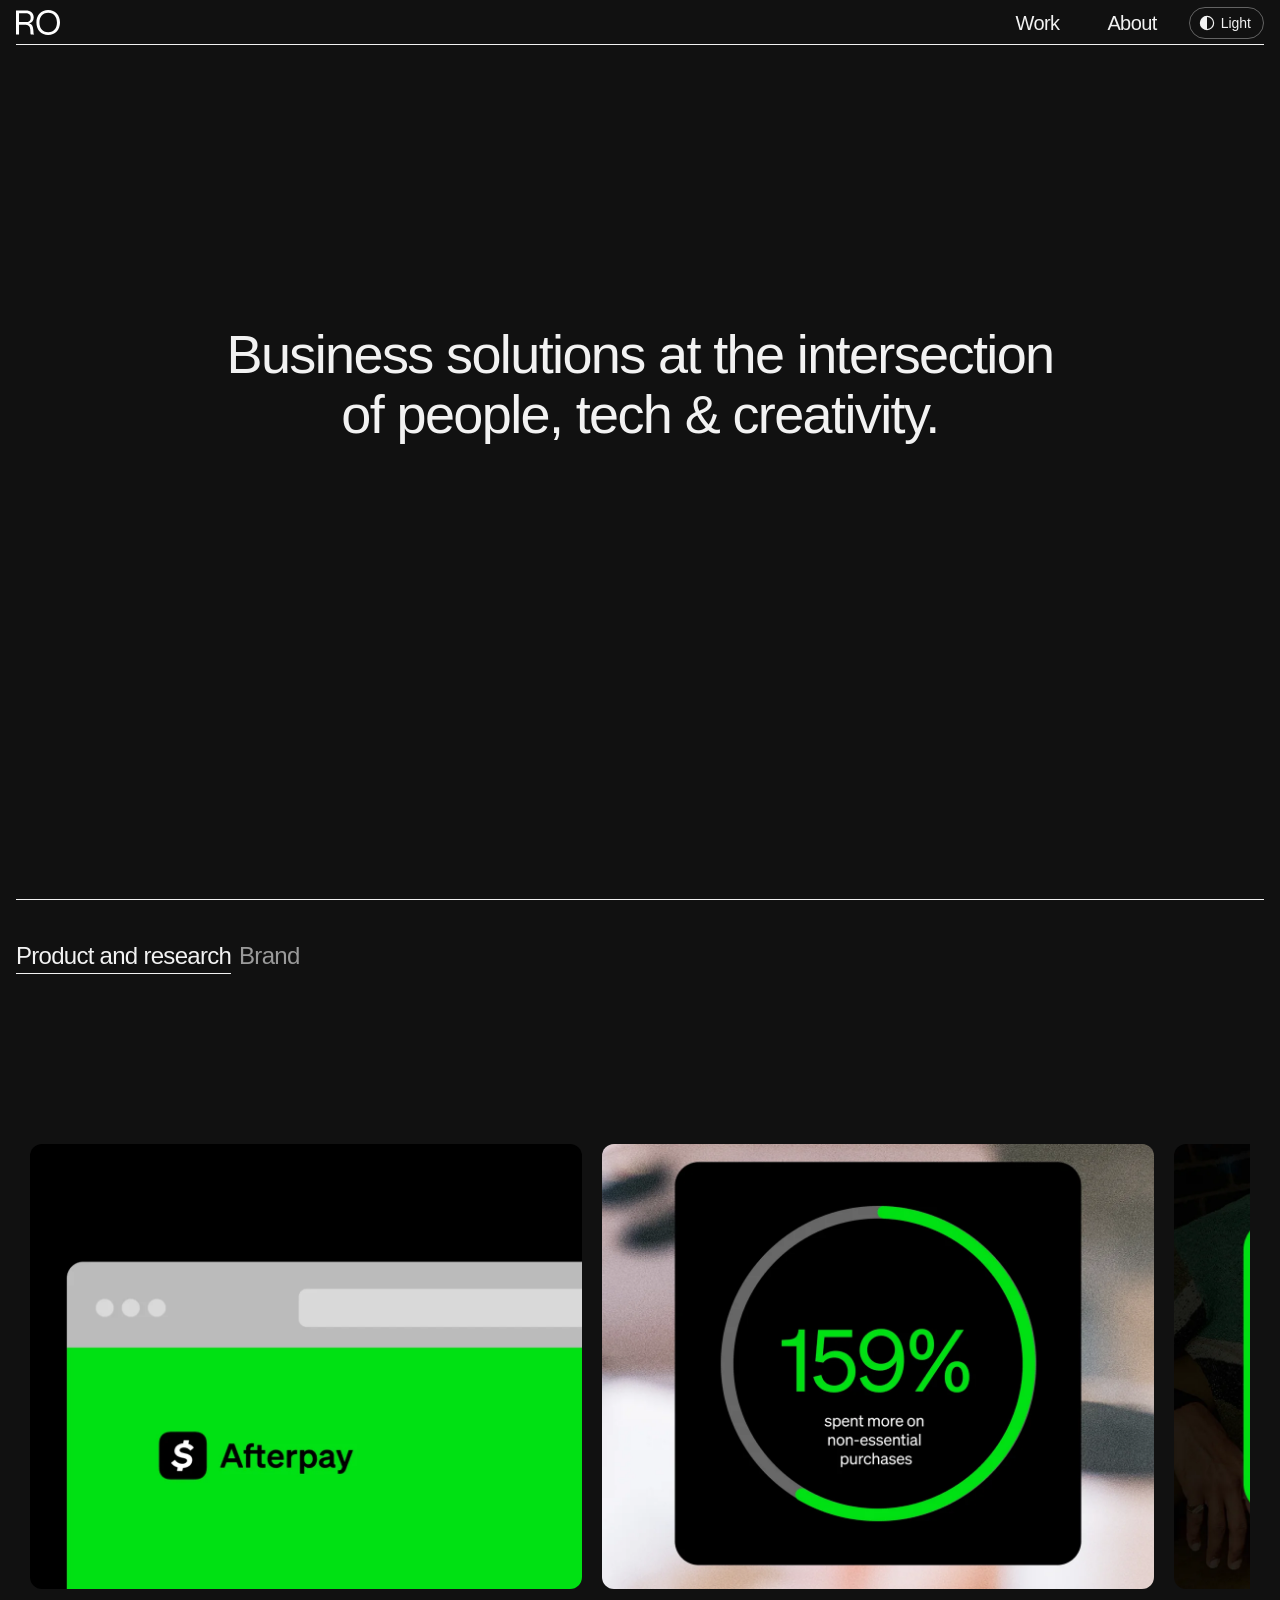
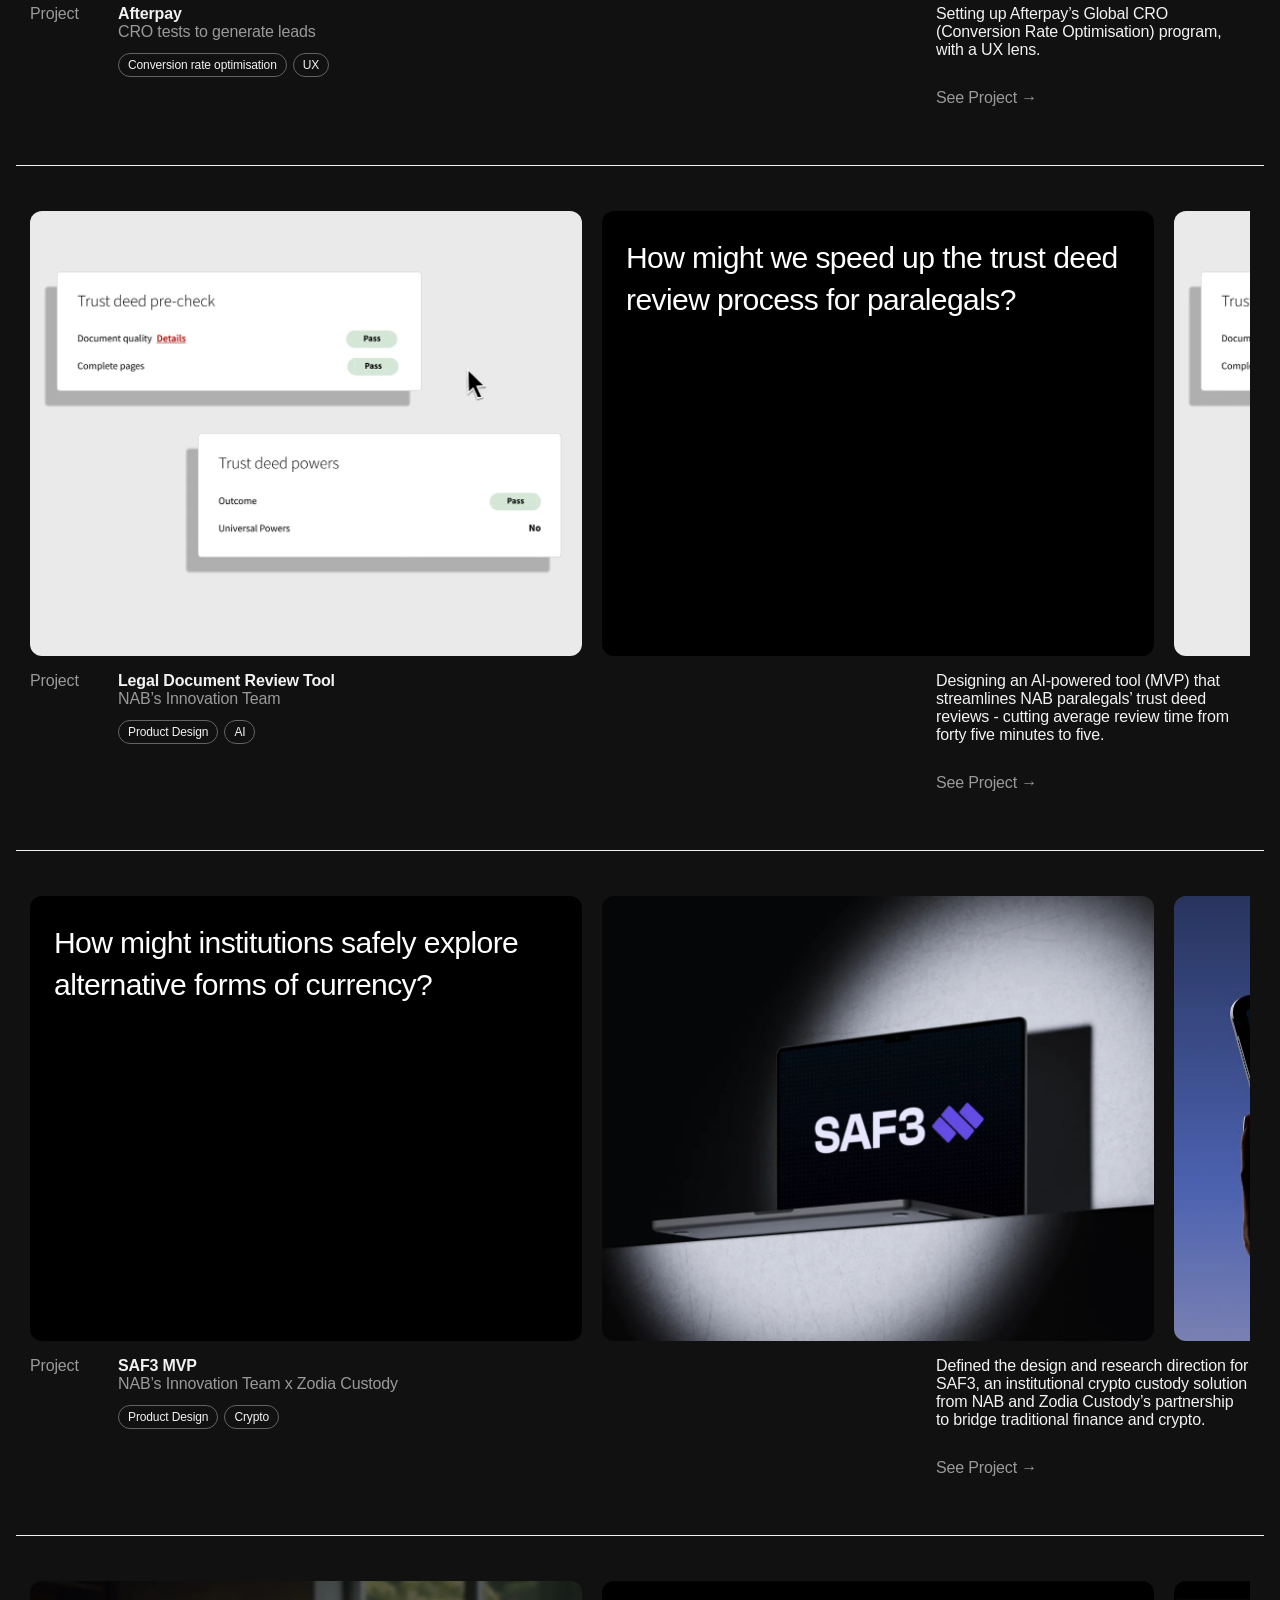
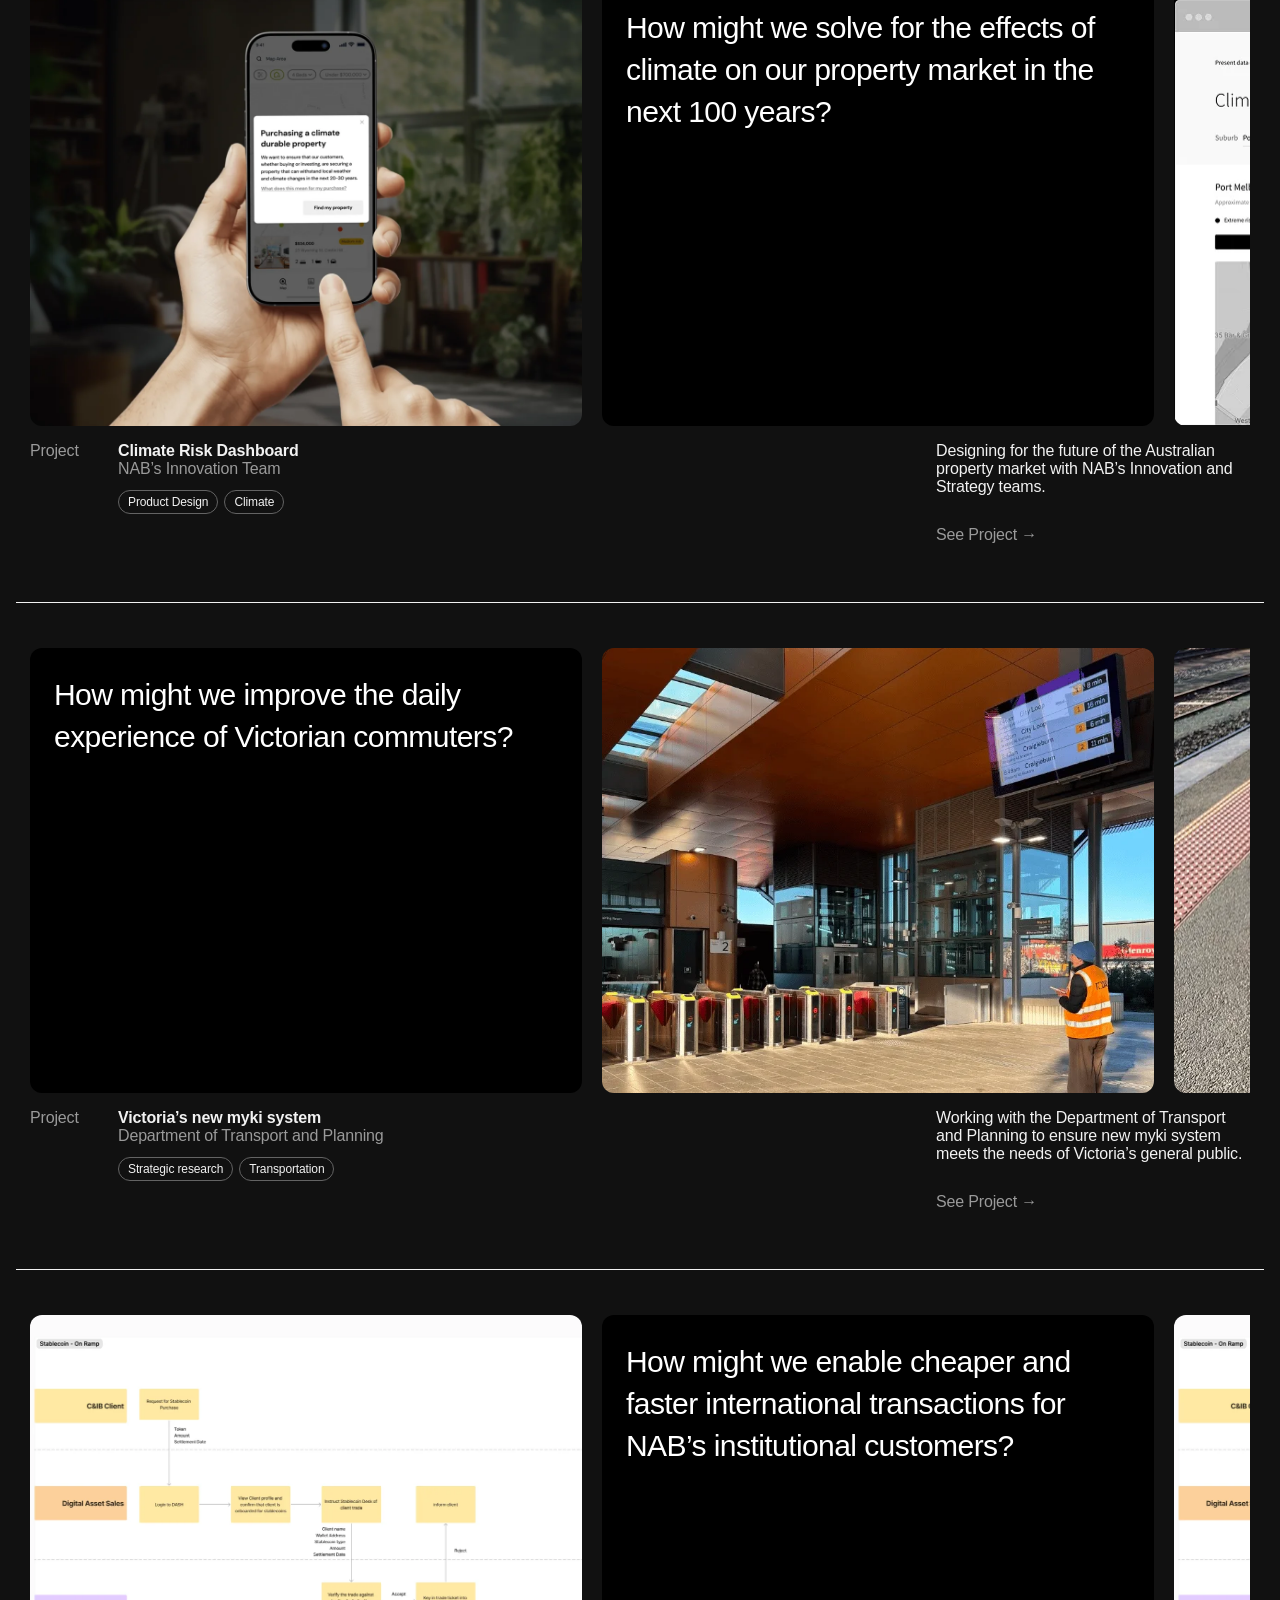
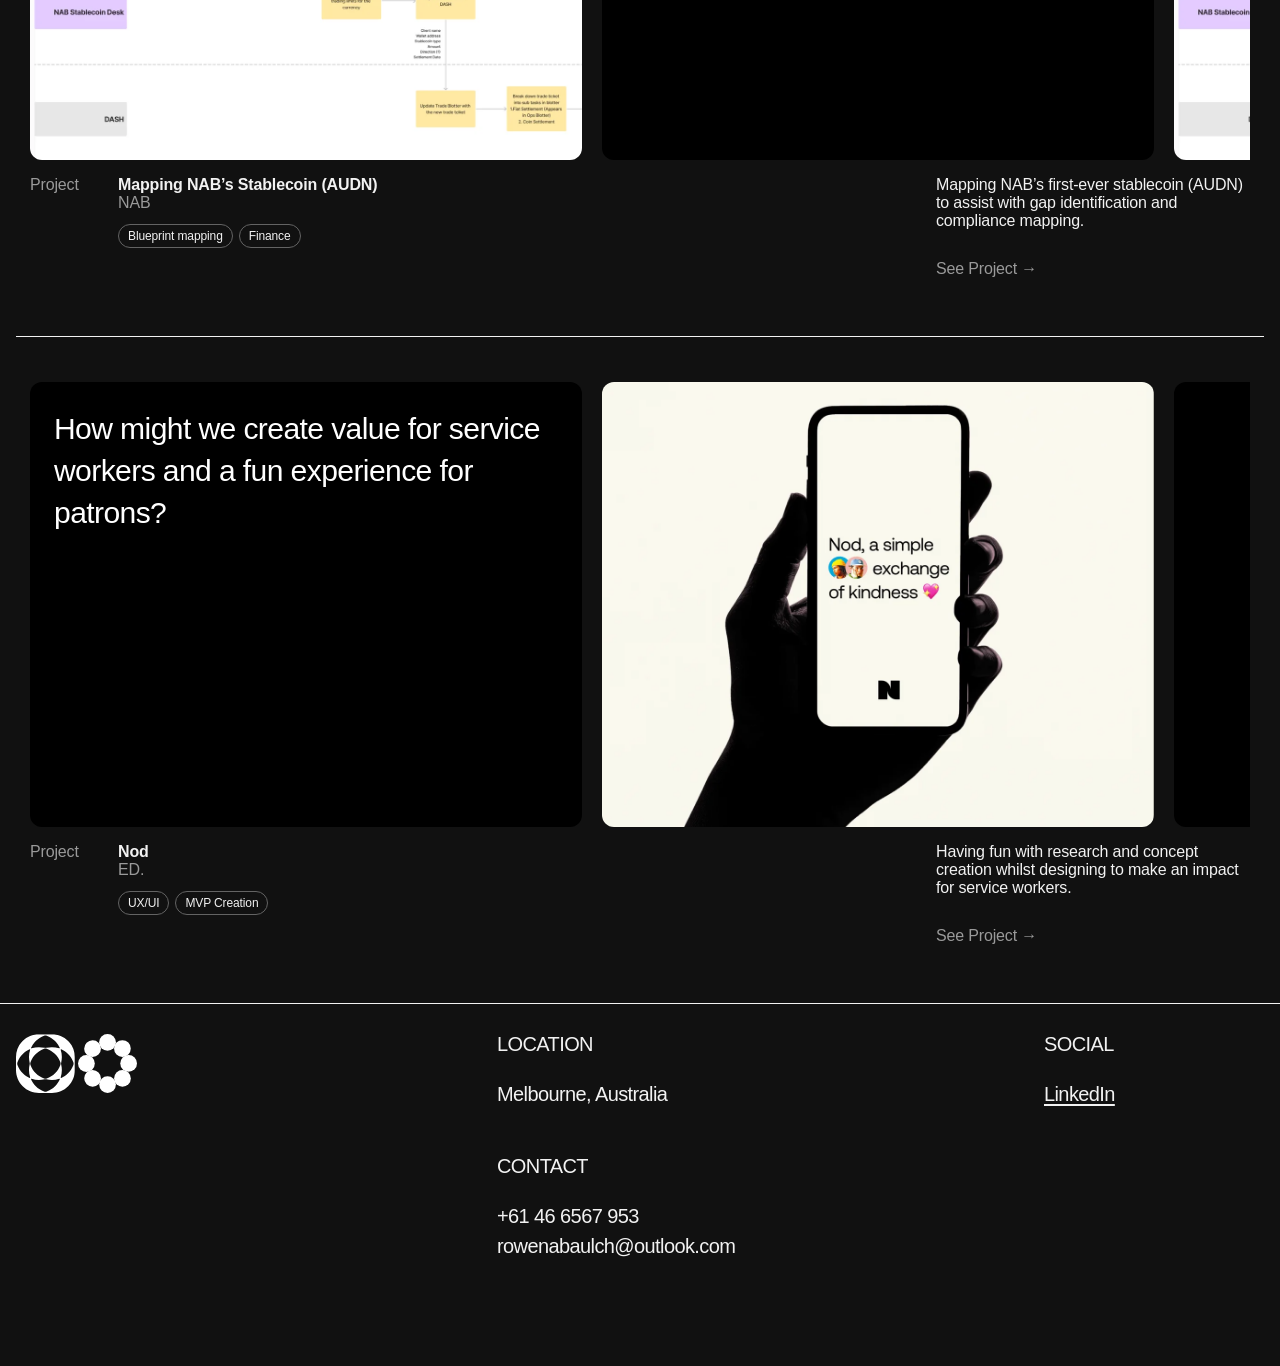
==== commit 72c01c12: "More breathing room inside the preview cards, and room under the hero line for them Co-Authored-By: " ====
--- a/index-strips.html
+++ b/index-strips.html
@@ -17,7 +17,7 @@
       document.documentElement.setAttribute('data-theme', t === 'light' ? 'light' : 'dark');
     })();
   </script>
-  <link rel="stylesheet" href="styles.css?v=71">
+  <link rel="stylesheet" href="styles.css?v=73">
   <meta name="robots" content="noindex">
 </head>
 <body>
--- a/styles.css
+++ b/styles.css
@@ -229,6 +229,11 @@
   text-align: center;
 }
 .hero { position: relative; }
+/* On desktop the line sits a little above centre, leaving room under it
+   for the preview card to open without spilling out of the first screen. */
+@media (min-width: 801px) {
+  .hero { padding-bottom: 240px; }
+}
 
 .hero h1 {
   max-width: 1000px;
@@ -261,8 +266,8 @@
   left: 0;
   display: grid;
   grid-template-columns: minmax(0, 1fr) minmax(0, 1fr);
-  width: min(660px, 100%);
-  height: 288px;
+  width: min(680px, 100%);
+  height: 312px;
   /* White in both themes: the card re-points the theme tokens at its own
      fixed values, so its pills, button and text follow without extra rules. */
   --paper: var(--peek-paper);
@@ -303,7 +308,7 @@
   justify-content: space-between;
   gap: 16px;
   min-width: 0;
-  padding: 24px;
+  padding: 28px 24px 28px 32px;
 }
 .peek__client { margin: 0; color: var(--muted); font-size: 14px; line-height: 18px; }
 .peek__title { margin: 4px 0 0; font-size: 26px; font-weight: 400; line-height: 1.1; letter-spacing: -0.02em; }
@@ -345,7 +350,7 @@
 .using-keyboard .peek__link:focus-visible { outline: 2px solid var(--ink); outline-offset: 2px; }
 .peek__media {
   position: relative;
-  margin: 8px;
+  margin: 14px;
   overflow: hidden;
   border-radius: 8px;
   background: var(--media-bg, var(--placeholder));
@@ -355,8 +360,8 @@
 .peek__close {
   display: none;
   position: absolute;
-  top: 16px;
-  right: 16px;
+  top: 22px;
+  right: 22px;
   place-items: center;
   width: 32px;
   height: 32px;
@@ -390,12 +395,12 @@
     height: auto;
     margin: 0 auto;
     grid-template-columns: minmax(0, 1fr);
-    grid-template-rows: 132px auto;
+    grid-template-rows: 144px auto;
     transform: translateY(24px);
   }
   .peek::before { display: none; }
-  .peek__media { grid-row: 1; margin: 8px 8px 0; }
-  .peek__text { grid-row: 2; padding: 14px 16px 16px; gap: 10px; }
+  .peek__media { grid-row: 1; margin: 12px 12px 0; }
+  .peek__text { grid-row: 2; padding: 18px 20px 22px; gap: 12px; }
   .peek__summary { -webkit-line-clamp: 3; }
   .peek__tags { margin-top: 8px; }
   .peek__title { font-size: 22px; }
